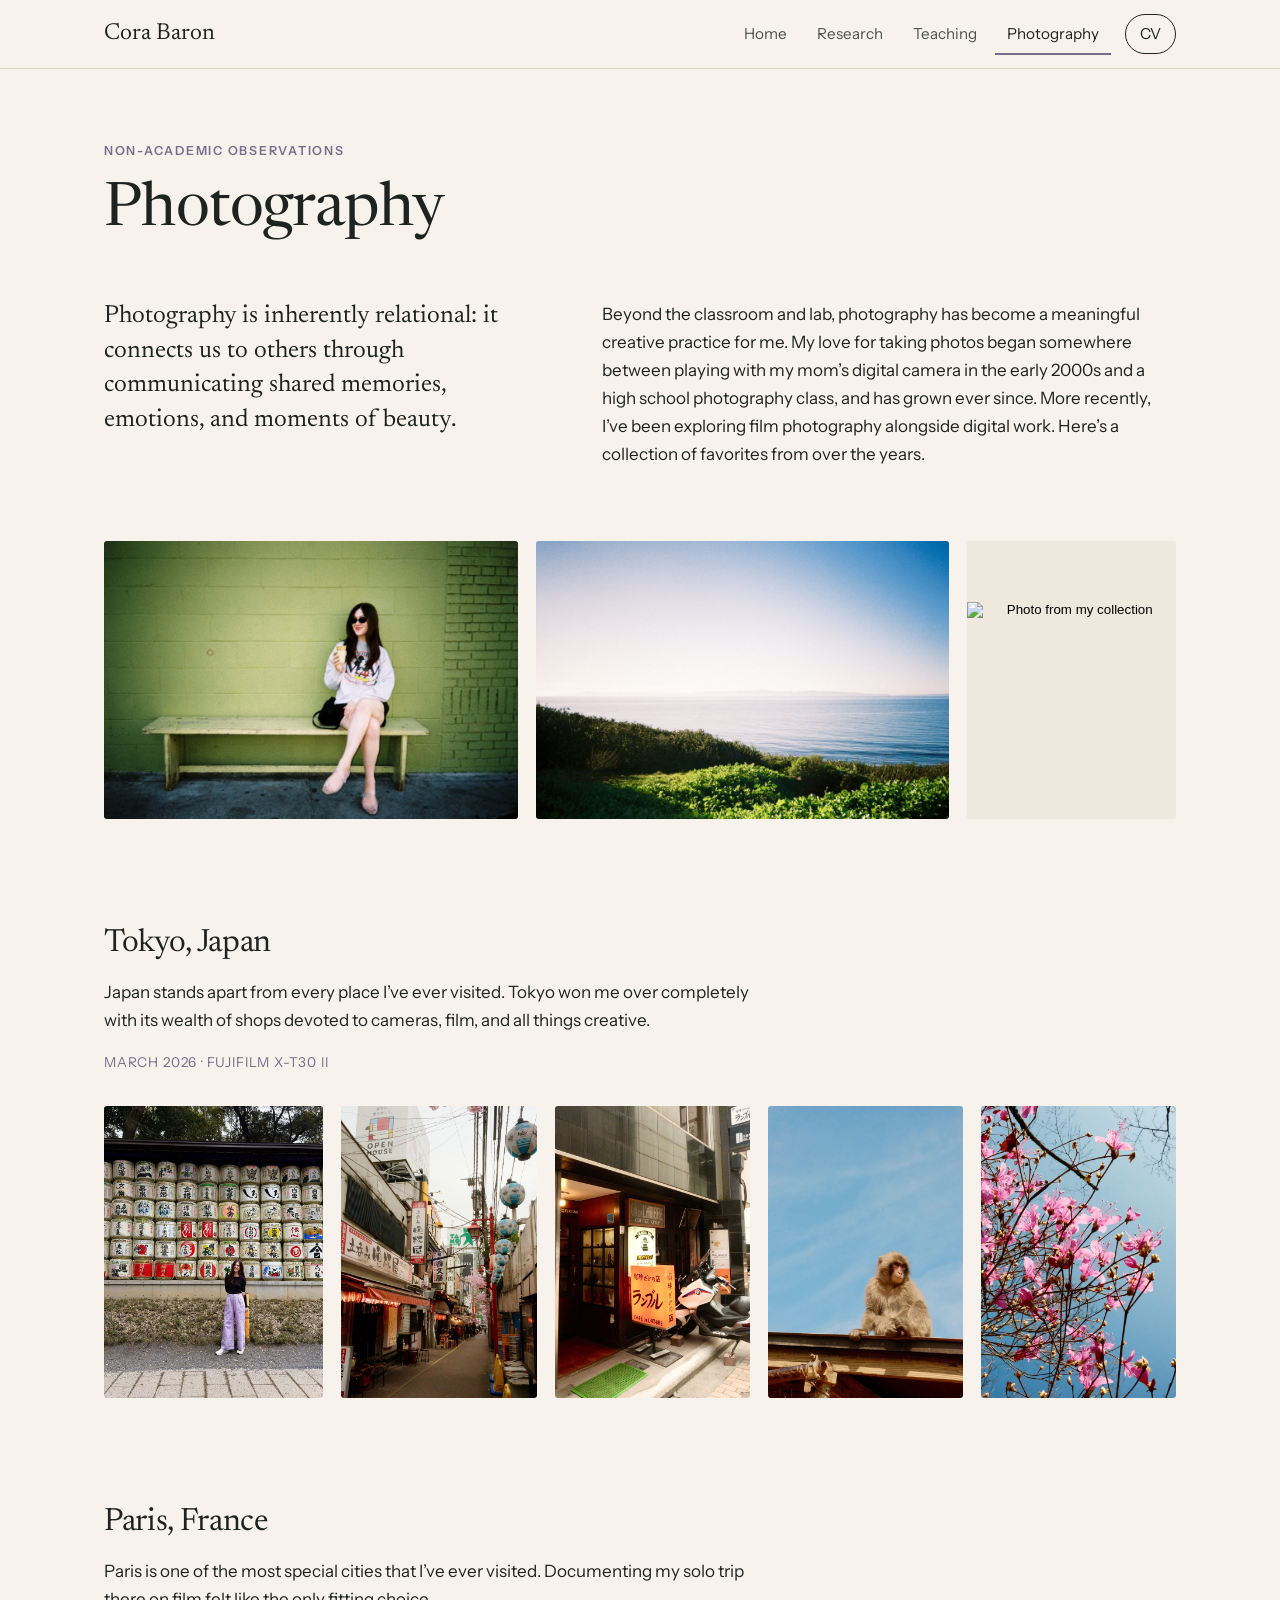
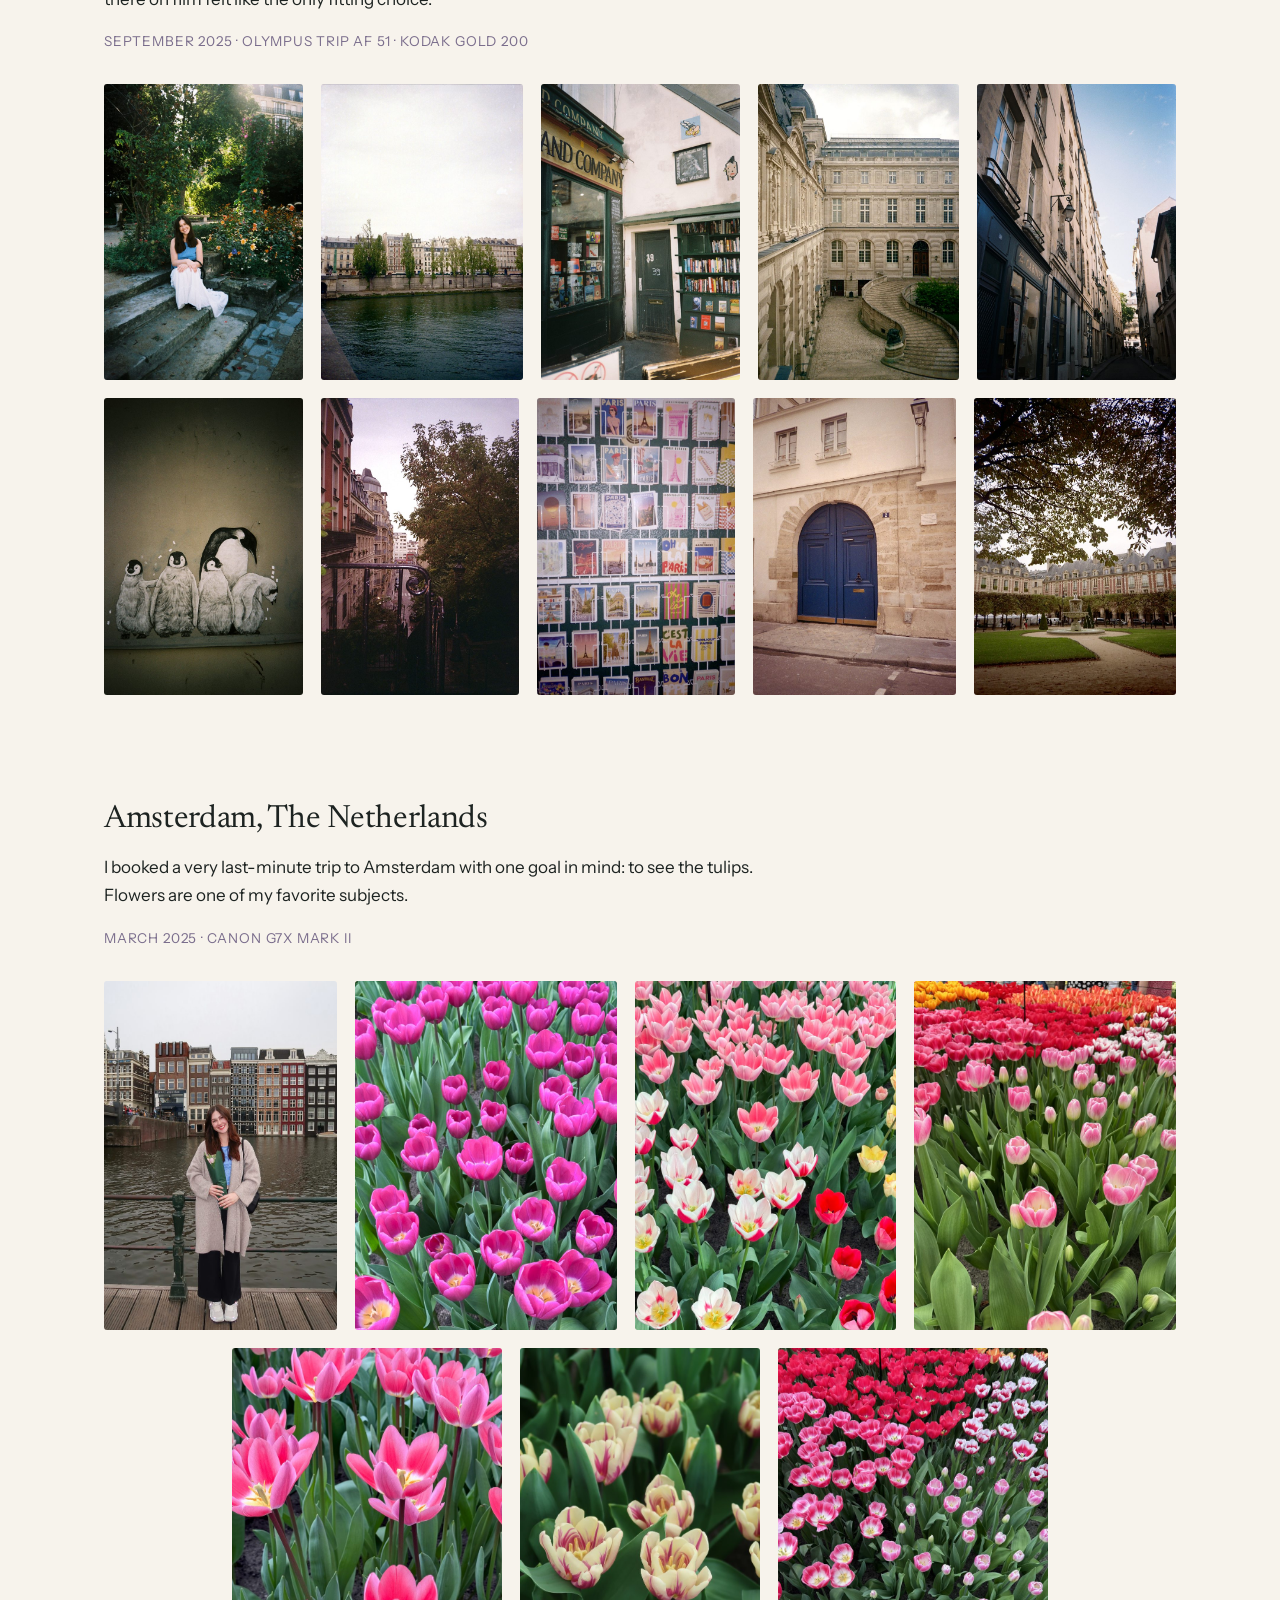
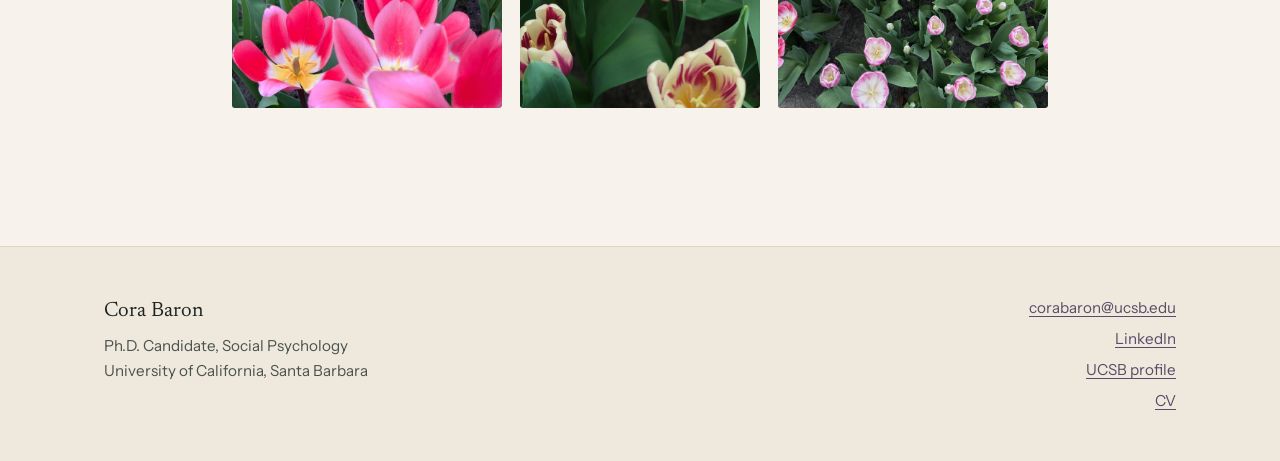
==== photography/index.html @ efe596c4 "Greyer purple accent, even photo rows, award as photo caption, search metadata Co-Authored-By: Claud" ====
<!DOCTYPE html>
<html lang="en">
<head>
<meta charset="utf-8">
<meta name="viewport" content="width=device-width, initial-scale=1">
<title>Photography · Cora Baron</title>
<meta name="description" content="Film and digital photography by Cora Baron from Tokyo, Paris, and Amsterdam.">
<link rel="canonical" href="https://www.corabaron.com/photography/">
<meta property="og:type" content="website">
<meta property="og:title" content="Photography · Cora Baron">
<meta property="og:description" content="Film and digital photography by Cora Baron from Tokyo, Paris, and Amsterdam.">
<meta property="og:url" content="https://www.corabaron.com/photography/">
<meta property="og:image" content="https://www.corabaron.com/assets/img/portrait-1000.jpg">
<link rel="preconnect" href="https://fonts.googleapis.com">
<link rel="preconnect" href="https://fonts.gstatic.com" crossorigin>
<link href="https://fonts.googleapis.com/css2?family=Newsreader:ital,opsz,wght@0,6..72,400;0,6..72,500;1,6..72,400&family=Instrument+Sans:wght@400;500;600&display=swap" rel="stylesheet">
<link rel="stylesheet" href="../assets/style.css">

</head>
<body>
<a class="skip" href="#main">Skip to content</a>
<header class="site-header">
  <div class="wrap header-inner">
    <a class="name" href="../index.html">Cora Baron</a>
    <button class="menu-btn" aria-expanded="false" aria-controls="nav">Menu</button>
    <nav id="nav"><ul><li class=""><a href="../index.html">Home</a></li><li class="has-sub"><a href="../research/index.html">Research</a><ul class="sub"><li><a href="../research/publications-and-presentations/index.html">Publications &amp; Presentations</a></li><li><a href="../research/get-involved/index.html">Get Involved</a></li></ul></li><li class="has-sub"><a href="../teaching/index.html">Teaching</a><ul class="sub"><li><a href="../teaching/resources-and-materials/index.html">Resources &amp; Materials</a></li></ul></li><li class="is-active"><a href="../photography/index.html" aria-current="page">Photography</a></li><li><a class="cv" href="https://drive.google.com/file/d/1plPrpQeTUeGXuK-4OzVJSD4Q4S2Cj8XA/view?usp=sharing">CV</a></li></ul></nav>
  </div>
</header>
<main id="main">
<section class="page-head wrap"><p class="eyebrow">Non-academic observations</p><h1>Photography</h1></section>
<section class="wrap intro-split">
  <p class="lede">Photography is inherently relational: it connects us to others through communicating shared memories, emotions, and moments of beauty.</p>
  <div>
    <p>Beyond the classroom and lab, photography has become a meaningful creative practice for me. My love for taking photos began somewhere between playing with my mom’s digital camera in the early 2000s and a high school photography class, and has grown ever since. More recently, I’ve been exploring film photography alongside digital work. Here’s a collection of favorites from over the years.</p>
  </div>
</section>
<section class="wrap"><div class="photo-grid"><button class="ph" style="--ar:1.4881" data-full="../assets/img/photo-intro-1-2000.jpg" aria-label="Open photo 1 from my collection"><img src="../assets/img/photo-intro-1-1000.jpg" alt="Photo from my collection" loading="lazy"></button><button class="ph" style="--ar:1.4881" data-full="../assets/img/photo-intro-2-2000.jpg" aria-label="Open photo 2 from my collection"><img src="../assets/img/photo-intro-2-1000.jpg" alt="Photo from my collection" loading="lazy"></button><button class="ph" style="--ar:0.75" data-full="https://lh7-us.googleusercontent.com/sitesv-images-rt/[base64]w2400" aria-label="Open photo 3 from my collection"><img src="https://lh7-us.googleusercontent.com/sitesv-images-rt/[base64]w1000" alt="Photo from my collection" loading="lazy"></button></div></section>

<section class="trip wrap">
  <header><h2>Tokyo, Japan</h2><p>Japan stands apart from every place I’ve ever visited. Tokyo won me over completely with its wealth of shops devoted to cameras, film, and all things creative.</p><p class="meta">March 2026 · Fujifilm X-T30 II</p></header>
  <div class="photo-grid"><button class="ph" style="--ar:0.75" data-full="../assets/img/tokyo-1-2000.jpg" aria-label="Open photo 1 from Tokyo, Japan"><img src="../assets/img/tokyo-1-1000.jpg" alt="Photo from Tokyo, Japan" loading="lazy"></button><button class="ph" style="--ar:0.667" data-full="../assets/img/tokyo-2-2000.jpg" aria-label="Open photo 2 from Tokyo, Japan"><img src="../assets/img/tokyo-2-1000.jpg" alt="Photo from Tokyo, Japan" loading="lazy"></button><button class="ph" style="--ar:0.667" data-full="../assets/img/tokyo-3-2000.jpg" aria-label="Open photo 3 from Tokyo, Japan"><img src="../assets/img/tokyo-3-1000.jpg" alt="Photo from Tokyo, Japan" loading="lazy"></button><button class="ph" style="--ar:0.667" data-full="../assets/img/tokyo-4-2000.jpg" aria-label="Open photo 4 from Tokyo, Japan"><img src="../assets/img/tokyo-4-1000.jpg" alt="Photo from Tokyo, Japan" loading="lazy"></button><button class="ph" style="--ar:0.667" data-full="../assets/img/tokyo-5-2000.jpg" aria-label="Open photo 5 from Tokyo, Japan"><img src="../assets/img/tokyo-5-1000.jpg" alt="Photo from Tokyo, Japan" loading="lazy"></button></div>
</section>
<section class="trip wrap">
  <header><h2>Paris, France</h2><p>Paris is one of the most special cities that I’ve ever visited. Documenting my solo trip there on film felt like the only fitting choice.</p><p class="meta">September 2025 · Olympus Trip AF 51 · Kodak Gold 200</p></header>
  <div class="photo-grid"><button class="ph" style="--ar:0.672" data-full="../assets/img/paris-1-2000.jpg" aria-label="Open photo 1 from Paris, France"><img src="../assets/img/paris-1-1000.jpg" alt="Photo from Paris, France" loading="lazy"></button><button class="ph" style="--ar:0.683" data-full="../assets/img/paris-2-2000.jpg" aria-label="Open photo 2 from Paris, France"><img src="../assets/img/paris-2-1000.jpg" alt="Photo from Paris, France" loading="lazy"></button><button class="ph" style="--ar:0.672" data-full="../assets/img/paris-3-2000.jpg" aria-label="Open photo 3 from Paris, France"><img src="../assets/img/paris-3-1000.jpg" alt="Photo from Paris, France" loading="lazy"></button><button class="ph" style="--ar:0.682" data-full="../assets/img/paris-4-2000.jpg" aria-label="Open photo 4 from Paris, France"><img src="../assets/img/paris-4-1000.jpg" alt="Photo from Paris, France" loading="lazy"></button><button class="ph" style="--ar:0.672" data-full="../assets/img/paris-5-2000.jpg" aria-label="Open photo 5 from Paris, France"><img src="../assets/img/paris-5-1000.jpg" alt="Photo from Paris, France" loading="lazy"></button><button class="ph" style="--ar:0.672" data-full="../assets/img/paris-6-2000.jpg" aria-label="Open photo 6 from Paris, France"><img src="../assets/img/paris-6-1000.jpg" alt="Photo from Paris, France" loading="lazy"></button><button class="ph" style="--ar:0.667" data-full="../assets/img/paris-7-2000.jpg" aria-label="Open photo 7 from Paris, France"><img src="../assets/img/paris-7-1000.jpg" alt="Photo from Paris, France" loading="lazy"></button><button class="ph" style="--ar:0.668" data-full="../assets/img/paris-8-2000.jpg" aria-label="Open photo 8 from Paris, France"><img src="../assets/img/paris-8-1000.jpg" alt="Photo from Paris, France" loading="lazy"></button><button class="ph" style="--ar:0.683" data-full="../assets/img/paris-9-2000.jpg" aria-label="Open photo 9 from Paris, France"><img src="../assets/img/paris-9-1000.jpg" alt="Photo from Paris, France" loading="lazy"></button><button class="ph" style="--ar:0.683" data-full="../assets/img/paris-10-2000.jpg" aria-label="Open photo 10 from Paris, France"><img src="../assets/img/paris-10-1000.jpg" alt="Photo from Paris, France" loading="lazy"></button></div>
</section>
<section class="trip wrap">
  <header><h2>Amsterdam, The Netherlands</h2><p>I booked a very last-minute trip to Amsterdam with one goal in mind: to see the tulips. Flowers are one of my favorite subjects.</p><p class="meta">March 2025 · Canon G7X Mark II</p></header>
  <div class="photo-grid"><button class="ph" style="--ar:0.667" data-full="../assets/img/amsterdam-1-2000.jpg" aria-label="Open photo 1 from Amsterdam, The Netherlands"><img src="../assets/img/amsterdam-1-1000.jpg" alt="Photo from Amsterdam, The Netherlands" loading="lazy"></button><button class="ph" style="--ar:0.75" data-full="../assets/img/amsterdam-2-2000.jpg" aria-label="Open photo 2 from Amsterdam, The Netherlands"><img src="../assets/img/amsterdam-2-1000.jpg" alt="Photo from Amsterdam, The Netherlands" loading="lazy"></button><button class="ph" style="--ar:0.75" data-full="../assets/img/amsterdam-3-2000.jpg" aria-label="Open photo 3 from Amsterdam, The Netherlands"><img src="../assets/img/amsterdam-3-1000.jpg" alt="Photo from Amsterdam, The Netherlands" loading="lazy"></button><button class="ph" style="--ar:0.75" data-full="../assets/img/amsterdam-4-2000.jpg" aria-label="Open photo 4 from Amsterdam, The Netherlands"><img src="../assets/img/amsterdam-4-1000.jpg" alt="Photo from Amsterdam, The Netherlands" loading="lazy"></button><button class="ph" style="--ar:0.75" data-full="../assets/img/amsterdam-5-2000.jpg" aria-label="Open photo 5 from Amsterdam, The Netherlands"><img src="../assets/img/amsterdam-5-1000.jpg" alt="Photo from Amsterdam, The Netherlands" loading="lazy"></button><button class="ph" style="--ar:0.667" data-full="../assets/img/amsterdam-6-2000.jpg" aria-label="Open photo 6 from Amsterdam, The Netherlands"><img src="../assets/img/amsterdam-6-1000.jpg" alt="Photo from Amsterdam, The Netherlands" loading="lazy"></button><button class="ph" style="--ar:0.75" data-full="../assets/img/amsterdam-7-2000.jpg" aria-label="Open photo 7 from Amsterdam, The Netherlands"><img src="../assets/img/amsterdam-7-1000.jpg" alt="Photo from Amsterdam, The Netherlands" loading="lazy"></button></div>
</section>
<dialog class="lightbox" aria-label="Photo viewer">
  <button class="lb-close" aria-label="Close">×</button>
  <button class="lb-prev" aria-label="Previous photo">‹</button>
  <img alt="">
  <button class="lb-next" aria-label="Next photo">›</button>
</dialog>

</main>
<footer class="site-footer">
  <div class="wrap footer-inner">
    <div>
      <p class="footer-name">Cora Baron</p>
      <p>Ph.D. Candidate, Social Psychology<br>University of California, Santa Barbara</p>
    </div>
    <ul class="footer-links">
      <li><a href="mailto:corabaron@ucsb.edu">corabaron@ucsb.edu</a></li>
      <li><a href="https://www.linkedin.com/in/cora-baron-m-a-5607b81a0">LinkedIn</a></li>
      <li><a href="https://psych.ucsb.edu/people/graduate-students/cora-baron">UCSB profile</a></li>
      <li><a href="https://drive.google.com/file/d/1plPrpQeTUeGXuK-4OzVJSD4Q4S2Cj8XA/view?usp=sharing">CV</a></li>
    </ul>
  </div>
</footer>
<script>
(function(){var b=document.querySelector('.menu-btn'),n=document.getElementById('nav');
b.addEventListener('click',function(){var o=n.classList.toggle('open');b.setAttribute('aria-expanded',o);});
document.addEventListener('error',function(e){if(e.target.tagName==='IMG')e.target.classList.add('missing');},true);})();
</script>
<script>
(function(){
function part(a,k){var n=a.length;if(k>=n)return a.map(function(_,i){return[i]});var tot=a.reduce(function(x,y){return x+y},0),t=tot/k,dp=[],bk=[];
for(var i=0;i<=n;i++){dp.push([]);bk.push([]);for(var j=0;j<=k;j++){dp[i].push(Infinity);bk[i].push(0)}}dp[0][0]=0;
for(i=1;i<=n;i++)for(j=1;j<=Math.min(k,i);j++){var s=0;for(var p=i;p>=j;p--){s+=a[p-1];var c=dp[p-1][j-1]+(s-t)*(s-t);if(c<dp[i][j]){dp[i][j]=c;bk[i][j]=p-1}}}
var rows=[],e=n;for(j=k;j>0;j--){var st=bk[e][j];var r=[];for(p=st;p<e;p++)r.push(p);rows.unshift(r);e=st}return rows}
function lay(g){var items=[].slice.call(g.querySelectorAll('.ph'));var cs=getComputedStyle(g);var h=parseFloat(cs.getPropertyValue('--h'))||300,gap=parseFloat(cs.getPropertyValue('--g'))||16,W=g.clientWidth;if(!W)return;
var ar=items.map(function(b){return parseFloat(b.style.getPropertyValue('--ar'))||1});var tot=ar.reduce(function(x,y){return x+y},0);
var k=Math.max(1,Math.round(tot*h/W+0.3));var rows=part(ar,k);g.innerHTML='';g.classList.add('js');
rows.forEach(function(r){var d=document.createElement('div');d.className='ph-row';var sa=0;r.forEach(function(i){d.appendChild(items[i]);sa+=ar[i]});
var rh=(W-gap*(r.length-1))/sa;if(rh>h*1.2)d.style.maxWidth=(sa*h*1.2+gap*(r.length-1))+'px';g.appendChild(d)})}
var grids=[].slice.call(document.querySelectorAll('.photo-grid'));function all(){grids.forEach(lay)}all();
var t;window.addEventListener('resize',function(){clearTimeout(t);t=setTimeout(all,150)})})();

(function(){var d=document.querySelector('.lightbox'),im=d.querySelector('img'),list=[].slice.call(document.querySelectorAll('.ph')),i=0;
function show(n){i=(n+list.length)%list.length;im.src=list[i].dataset.full;im.alt=list[i].querySelector('img').alt;}
list.forEach(function(b,n){b.addEventListener('click',function(){show(n);d.showModal();});});
d.querySelector('.lb-close').onclick=function(){d.close();};
d.querySelector('.lb-prev').onclick=function(){show(i-1);};
d.querySelector('.lb-next').onclick=function(){show(i+1);};
d.addEventListener('click',function(e){if(e.target===d)d.close();});
document.addEventListener('keydown',function(e){if(!d.open)return;if(e.key==='ArrowLeft')show(i-1);if(e.key==='ArrowRight')show(i+1);});})();
</script>
</body>
</html>
---- assets/style.css ----
:root{
  --paper:#f7f3ec;
  --paper-2:#efe8dc;
  --ink:#1d2321;
  --ink-2:#4a524e;
  --line:#ddd4c4;
  --accent:#574c69;
  --accent-2:#7a6d8c;
  --serif:"Newsreader",Georgia,"Times New Roman",serif;
  --sans:"Instrument Sans",system-ui,-apple-system,"Segoe UI",sans-serif;
  --max:1120px;
}
*{box-sizing:border-box}
html{-webkit-text-size-adjust:100%}
body{margin:0;background:var(--paper);color:var(--ink);font-family:var(--sans);font-size:17px;line-height:1.65}
img{max-width:100%;display:block}
a{color:var(--accent);text-decoration-thickness:1px;text-underline-offset:3px}
a:hover{color:var(--accent-2)}
h1,h2,h3{font-family:var(--serif);font-weight:400;line-height:1.15;letter-spacing:-.01em;margin:0 0 .5em}
h1{font-size:clamp(2.4rem,5vw,3.8rem)}
h2{font-size:clamp(1.5rem,2.6vw,2rem)}
h3{font-size:1.15rem;font-family:var(--sans);font-weight:600;letter-spacing:0;margin-top:1.4em}
p{margin:0 0 1em}
.wrap{max-width:var(--max);margin:0 auto;padding:0 24px}
.narrow{max-width:780px}
.skip{position:absolute;left:-999px}
.skip:focus{left:16px;top:16px;background:#fff;padding:8px 12px;z-index:10}

/* header */
.site-header{border-bottom:1px solid var(--line);background:var(--paper);position:sticky;top:0;z-index:5}
.header-inner{display:flex;align-items:center;justify-content:space-between;height:68px}
.name{font-family:var(--serif);font-size:1.45rem;color:var(--ink);text-decoration:none}
.name:hover{color:var(--ink)}
nav ul{list-style:none;margin:0;padding:0}
#nav>ul{display:flex;gap:6px;align-items:center}
#nav a{display:block;padding:8px 12px;color:var(--ink-2);text-decoration:none;font-size:.95rem;border-radius:6px}
#nav a:hover,#nav li.is-active>a{color:var(--ink)}
#nav li.is-active>a{box-shadow:inset 0 -2px 0 var(--accent-2);border-radius:0}
#nav a.cv{border:1px solid var(--ink);color:var(--ink);margin-left:8px;padding:6px 14px;border-radius:999px}
#nav a.cv:hover{background:var(--ink);color:var(--paper)}
.has-sub{position:relative}
.sub{display:none;position:absolute;top:100%;left:0;background:var(--paper);border:1px solid var(--line);border-radius:8px;padding:6px;min-width:250px;box-shadow:0 8px 24px rgba(0,0,0,.06)}
.has-sub:hover .sub,.has-sub:focus-within .sub{display:block}
.sub a{box-shadow:none!important}
.menu-btn{display:none;background:none;border:1px solid var(--ink);border-radius:999px;padding:6px 14px;font:inherit;font-size:.9rem;color:var(--ink)}

/* page head */
.page-head{padding-top:72px;padding-bottom:24px}
.page-head h1{max-width:18ch}
.eyebrow{font-size:.78rem;letter-spacing:.14em;text-transform:uppercase;color:var(--accent-2);font-weight:600;margin-bottom:14px}
.lede{font-family:var(--serif);font-size:clamp(1.25rem,2vw,1.55rem);line-height:1.4;color:var(--ink)}
.note{font-size:.9rem;color:var(--ink-2)}
.subnav{display:flex;gap:4px;flex-wrap:wrap;margin-bottom:40px;border-bottom:1px solid var(--line)}
.subnav a{padding:10px 14px;color:var(--ink-2);text-decoration:none;font-size:.92rem;margin-bottom:-1px}
.subnav a[aria-current]{color:var(--ink);border-bottom:2px solid var(--accent-2)}

/* home */
.hero{display:grid;grid-template-columns:1.25fr 1fr;gap:64px;align-items:center;padding-top:72px;padding-bottom:64px}
.hero h1{margin-bottom:.35em}
.hero-portrait img{width:100%;aspect-ratio:4/5;object-fit:cover;border-radius:4px}
.hero-links{display:flex;gap:12px;flex-wrap:wrap;margin-top:28px}
.btn{display:inline-block;background:var(--accent);color:#fff;text-decoration:none;padding:11px 20px;border-radius:999px;font-size:.95rem;font-weight:500;border:1px solid var(--accent)}
.btn:hover{background:var(--ink);border-color:var(--ink);color:#fff}
.btn.ghost{background:transparent;color:var(--ink);border-color:var(--ink)}
.btn.ghost:hover{background:var(--ink);color:var(--paper)}
.prose-block{max-width:780px}
.prose-block p{font-size:1.06rem}
.gallery-3{display:grid;grid-template-columns:repeat(3,1fr);gap:24px;padding-top:40px;padding-bottom:88px}
.gallery-3 img,.gallery-2 img{width:100%;aspect-ratio:4/3;object-fit:cover;border-radius:4px;background:var(--paper-2)}
figure{margin:0}
figcaption{font-size:.88rem;color:var(--ink-2);margin-top:10px;line-height:1.5}

/* split intro */
.intro-split{display:grid;grid-template-columns:1fr 1.3fr;gap:56px;padding-bottom:56px}
.intro-split .lede{margin:0}

/* research */
.wide-img img{width:100%;max-height:460px;object-fit:cover;border-radius:4px;background:var(--paper-2)}
.projects{padding-top:72px;padding-bottom:64px}
.project{display:grid;grid-template-columns:5fr 7fr;gap:56px;padding:56px 0;border-top:1px solid var(--line);align-items:start}
.project.flip{grid-template-columns:7fr 5fr}
.project.flip figure{order:2}
.project figure{position:sticky;top:96px}
.project img{width:100%;aspect-ratio:4/3;object-fit:cover;border-radius:4px;background:var(--paper-2)}
.num{font-family:var(--serif);font-style:italic;color:var(--accent-2);font-size:1.1rem;margin-bottom:6px}

/* refs */
.refs{margin-bottom:56px}
.refs h2{border-bottom:1px solid var(--line);padding-bottom:12px}
.refs ol{list-style:none;padding:0;margin:0}
.refs li{padding:14px 0 14px 2.2em;text-indent:-2.2em;border-bottom:1px dashed var(--line);line-height:1.55}
.refs li:last-child{border-bottom:0}
.refs a{word-break:break-all}
.star{color:var(--accent-2)}

/* get involved */
.callout{background:var(--paper-2);border-left:3px solid var(--accent-2);padding:24px 28px;margin:32px 0;border-radius:2px}
.callout h2{font-size:1.4rem}
.callout p:last-child{margin:0}

/* teaching */
.award{padding-bottom:48px}
.award p{font-family:var(--serif);font-size:1.3rem;line-height:1.45;border-top:1px solid var(--line);border-bottom:1px solid var(--line);padding:28px 0;margin:0}
.courses{display:grid;grid-template-columns:1fr 1fr;gap:56px;padding-bottom:64px}
dl{margin:0}
dt{font-weight:600;margin-top:14px}
dd{margin:2px 0 0;color:var(--ink-2);font-size:.95rem}
.gallery-2{display:grid;grid-template-columns:1fr 1fr;gap:24px;padding-bottom:72px}
.quotes{padding-bottom:96px}
.tabs{display:flex;gap:8px;flex-wrap:wrap;margin:8px 0 28px}
.tabs button{font:inherit;font-size:.92rem;background:transparent;border:1px solid var(--line);color:var(--ink-2);padding:8px 16px;border-radius:999px;cursor:pointer}
.tabs button[aria-selected=true]{background:var(--ink);color:var(--paper);border-color:var(--ink)}
.qpanel{columns:2;column-gap:40px}
blockquote{break-inside:avoid;margin:0 0 28px;font-family:var(--serif);font-size:1.15rem;line-height:1.5;padding-left:20px;border-left:2px solid var(--accent)}
.resource-list{list-style:none;padding:0;margin:0 0 96px}
.resource-list li{display:flex;justify-content:space-between;align-items:center;gap:20px;padding:28px 0;border-bottom:1px solid var(--line)}
.resource-list h2{margin:0}
.resource-list p{margin:4px 0 0;color:var(--ink-2)}

/* photography */
.trip header{max-width:680px;margin-bottom:28px}
.meta{font-size:.85rem;letter-spacing:.06em;text-transform:uppercase;color:var(--accent-2)}
.photo-grid{--h:300px;--g:18px;display:flex;flex-wrap:wrap;gap:var(--g)}
.photo-grid.js{display:block}
.ph-row{display:flex;gap:var(--g);margin:0 auto var(--g)}
.ph-row .ph{flex:var(--ar) 1 0;min-width:0}
.photo-grid::after{content:"";flex-grow:999999}
.ph{flex:calc(var(--ar) * 100) 1 calc(var(--ar) * var(--h));display:block;padding:0;border:0;background:var(--paper-2);cursor:zoom-in;border-radius:3px;overflow:hidden}
.ph img{width:100%;height:auto;aspect-ratio:var(--ar);object-fit:cover;transition:transform .5s ease}
.ph:hover img{transform:scale(1.015)}
.trip{padding-top:88px}
.trip header{margin-bottom:32px}
main>section.trip:last-of-type{padding-bottom:96px}
.lightbox{border:0;padding:0;background:transparent;max-width:100vw;max-height:100vh;width:100vw;height:100vh}
.lightbox::backdrop{background:rgba(20,22,21,.94)}
.lightbox img{max-width:88vw;max-height:88vh;margin:6vh auto 0;object-fit:contain}
.lightbox button{position:fixed;background:none;border:0;color:#fff;font-size:2.6rem;cursor:pointer;padding:12px 18px;line-height:1}
.lb-close{top:8px;right:12px}
.lb-prev{left:8px;top:50%;transform:translateY(-50%)}
.lb-next{right:8px;top:50%;transform:translateY(-50%)}

/* footer */
.site-footer{border-top:1px solid var(--line);background:var(--paper-2);padding:48px 0;margin-top:24px}
.footer-inner{display:flex;justify-content:space-between;gap:32px;flex-wrap:wrap;font-size:.95rem;color:var(--ink-2)}
.footer-name{font-family:var(--serif);font-size:1.3rem;color:var(--ink);margin-bottom:4px}
.footer-links{list-style:none;padding:0;margin:0;display:flex;flex-direction:column;gap:6px;text-align:right}

@media (max-width:860px){
  .menu-btn{display:block}
  #nav{display:none;position:absolute;top:68px;left:0;right:0;background:var(--paper);border-bottom:1px solid var(--line);padding:8px 16px 16px}
  #nav.open{display:block}
  #nav>ul{flex-direction:column;align-items:stretch}
  #nav li.is-active>a{box-shadow:none;color:var(--accent)}
  .sub{display:block;position:static;border:0;box-shadow:none;padding:0 0 0 14px;min-width:0;background:none}
  #nav a.cv{margin:8px 0 0;text-align:center}
  .hero,.intro-split,.project,.project.flip,.courses,.gallery-2{grid-template-columns:1fr;gap:32px}
  .hero{padding-top:40px}
  .hero-portrait{order:-1;max-width:320px}
  .project.flip figure{order:0}
  .project figure{position:static}
  .project img{aspect-ratio:16/10}
  .gallery-3{grid-template-columns:1fr}
  .qpanel{columns:1}
  .photo-grid{--h:170px;--g:10px}
  .trip{padding-top:56px}
  .page-head{padding-top:44px}
  .footer-links{text-align:left}
  .resource-list li{flex-direction:column;align-items:flex-start}
}
img.missing{aspect-ratio:4/3;background:var(--paper-2)}
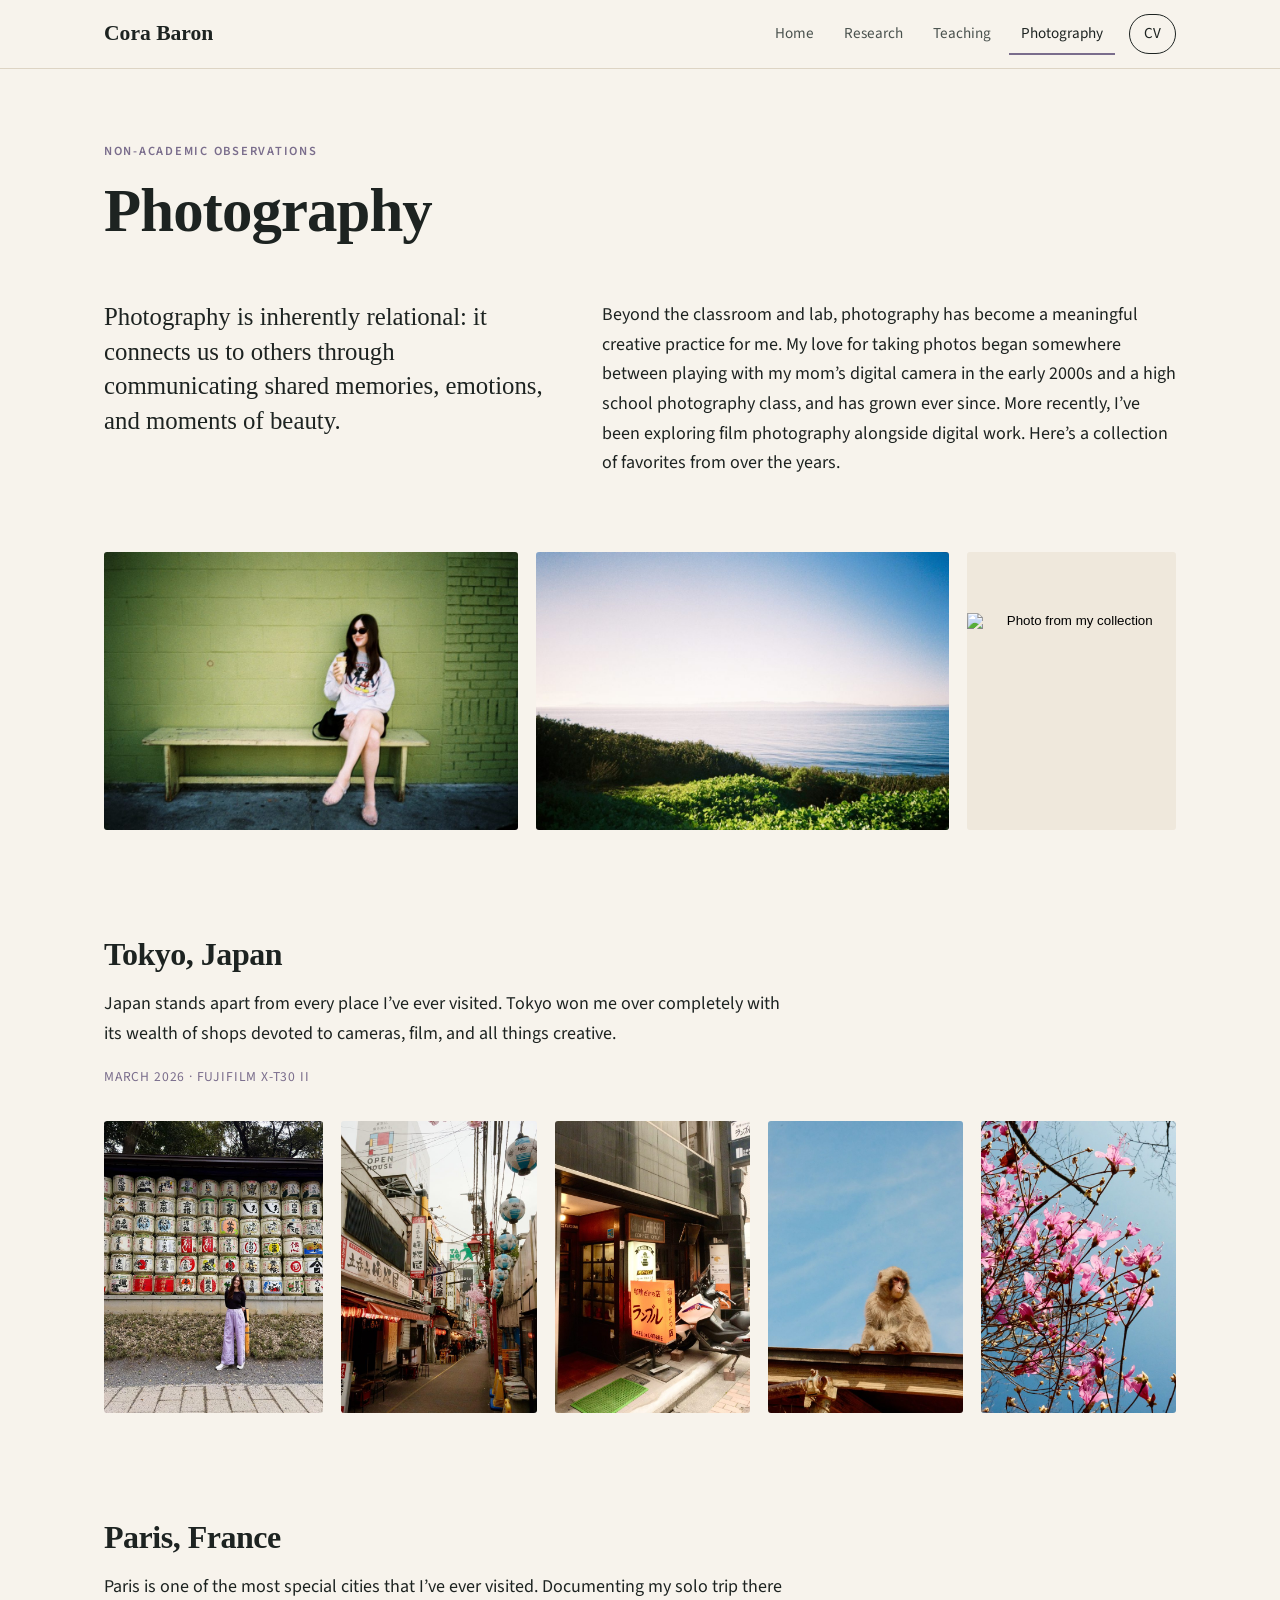
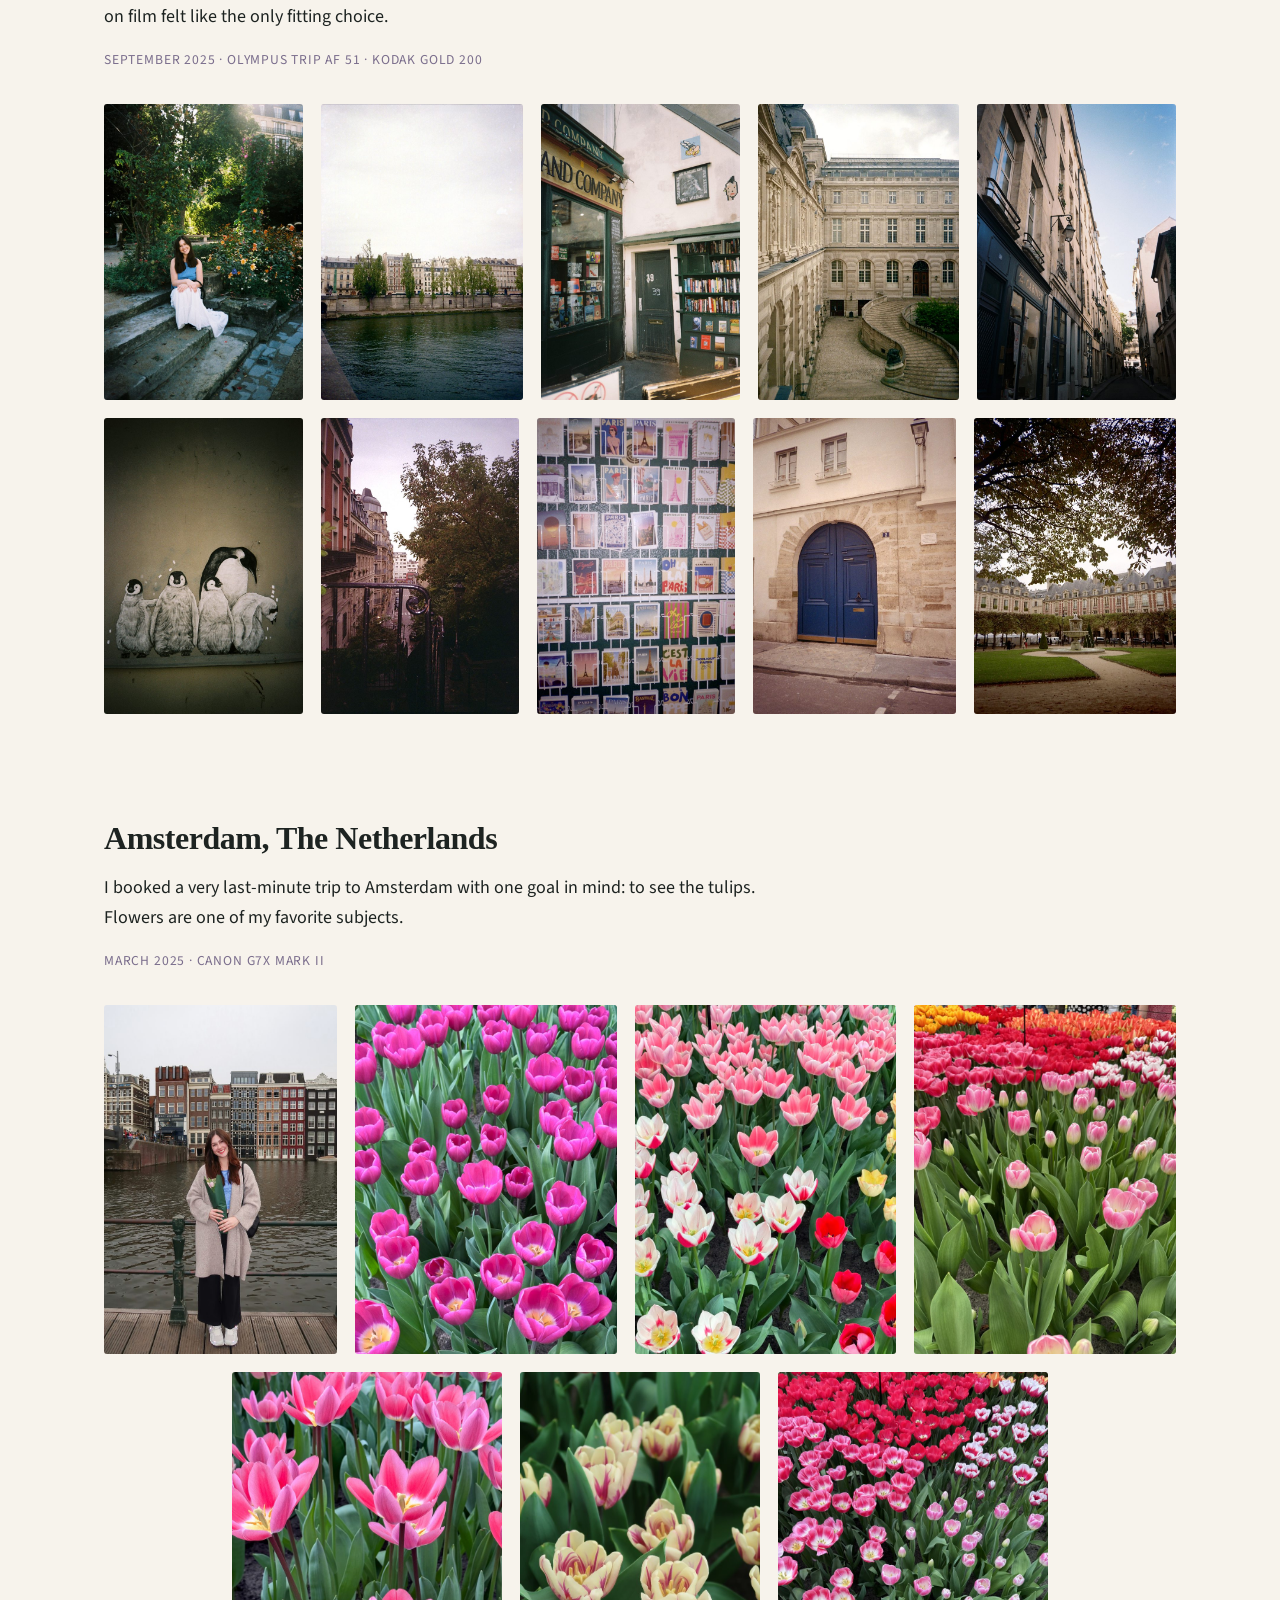
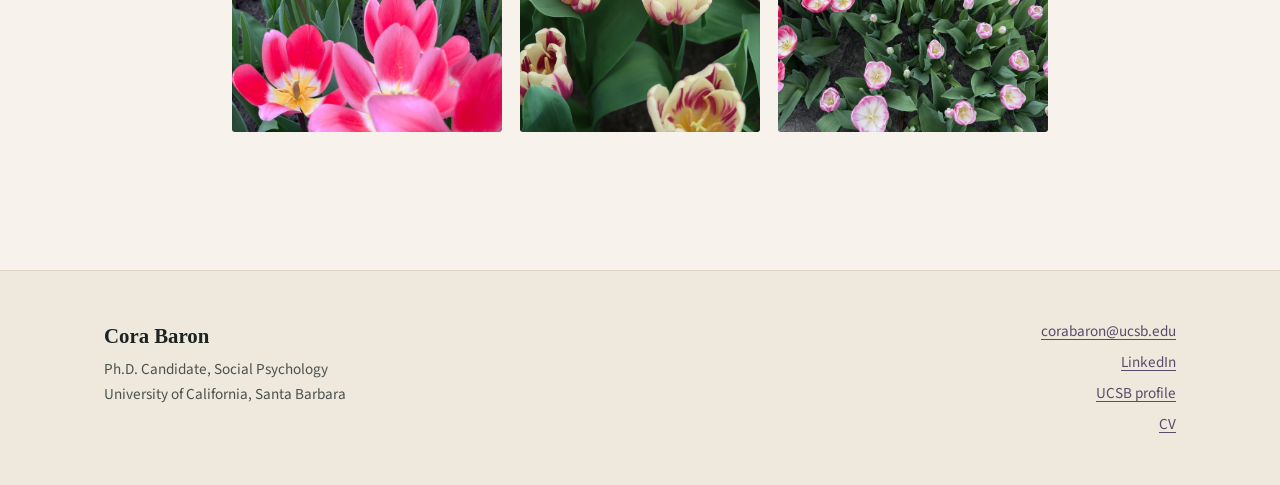
==== commit cfed4568: "Georgia Bold headings with Source Sans 3 body text Co-Authored-By: Claude Opus 5.5 <noreply@anthropi" ====
--- a/photography/index.html
+++ b/photography/index.html
@@ -13,7 +13,7 @@
 <meta property="og:image" content="https://www.corabaron.com/assets/img/portrait-1000.jpg">
 <link rel="preconnect" href="https://fonts.googleapis.com">
 <link rel="preconnect" href="https://fonts.gstatic.com" crossorigin>
-<link href="https://fonts.googleapis.com/css2?family=Newsreader:ital,opsz,wght@0,6..72,400;0,6..72,500;1,6..72,400&family=Instrument+Sans:wght@400;500;600&display=swap" rel="stylesheet">
+<link href="https://fonts.googleapis.com/css2?family=Source+Sans+3:ital,wght@0,400;0,600;1,400&display=swap" rel="stylesheet">
 <link rel="stylesheet" href="../assets/style.css">
 
 </head>
--- a/assets/style.css
+++ b/assets/style.css
@@ -6,17 +6,17 @@
   --line:#ddd4c4;
   --accent:#574c69;
   --accent-2:#7a6d8c;
-  --serif:"Newsreader",Georgia,"Times New Roman",serif;
-  --sans:"Instrument Sans",system-ui,-apple-system,"Segoe UI",sans-serif;
+  --serif:Georgia,"Times New Roman",serif;
+  --sans:"Source Sans 3",system-ui,-apple-system,"Segoe UI",sans-serif;
   --max:1120px;
 }
 *{box-sizing:border-box}
 html{-webkit-text-size-adjust:100%}
-body{margin:0;background:var(--paper);color:var(--ink);font-family:var(--sans);font-size:17px;line-height:1.65}
+body{margin:0;background:var(--paper);color:var(--ink);font-family:var(--sans);font-size:18px;line-height:1.65}
 img{max-width:100%;display:block}
 a{color:var(--accent);text-decoration-thickness:1px;text-underline-offset:3px}
 a:hover{color:var(--accent-2)}
-h1,h2,h3{font-family:var(--serif);font-weight:400;line-height:1.15;letter-spacing:-.01em;margin:0 0 .5em}
+h1,h2,h3{font-family:var(--serif);font-weight:700;line-height:1.15;letter-spacing:-.015em;margin:0 0 .5em}
 h1{font-size:clamp(2.4rem,5vw,3.8rem)}
 h2{font-size:clamp(1.5rem,2.6vw,2rem)}
 h3{font-size:1.15rem;font-family:var(--sans);font-weight:600;letter-spacing:0;margin-top:1.4em}
@@ -29,7 +29,7 @@
 /* header */
 .site-header{border-bottom:1px solid var(--line);background:var(--paper);position:sticky;top:0;z-index:5}
 .header-inner{display:flex;align-items:center;justify-content:space-between;height:68px}
-.name{font-family:var(--serif);font-size:1.45rem;color:var(--ink);text-decoration:none}
+.name{font-family:var(--serif);font-weight:700;font-size:1.35rem;color:var(--ink);text-decoration:none}
 .name:hover{color:var(--ink)}
 nav ul{list-style:none;margin:0;padding:0}
 #nav>ul{display:flex;gap:6px;align-items:center}
@@ -142,7 +142,7 @@
 /* footer */
 .site-footer{border-top:1px solid var(--line);background:var(--paper-2);padding:48px 0;margin-top:24px}
 .footer-inner{display:flex;justify-content:space-between;gap:32px;flex-wrap:wrap;font-size:.95rem;color:var(--ink-2)}
-.footer-name{font-family:var(--serif);font-size:1.3rem;color:var(--ink);margin-bottom:4px}
+.footer-name{font-family:var(--serif);font-weight:700;font-size:1.3rem;color:var(--ink);margin-bottom:4px}
 .footer-links{list-style:none;padding:0;margin:0;display:flex;flex-direction:column;gap:6px;text-align:right}
 
 @media (max-width:860px){
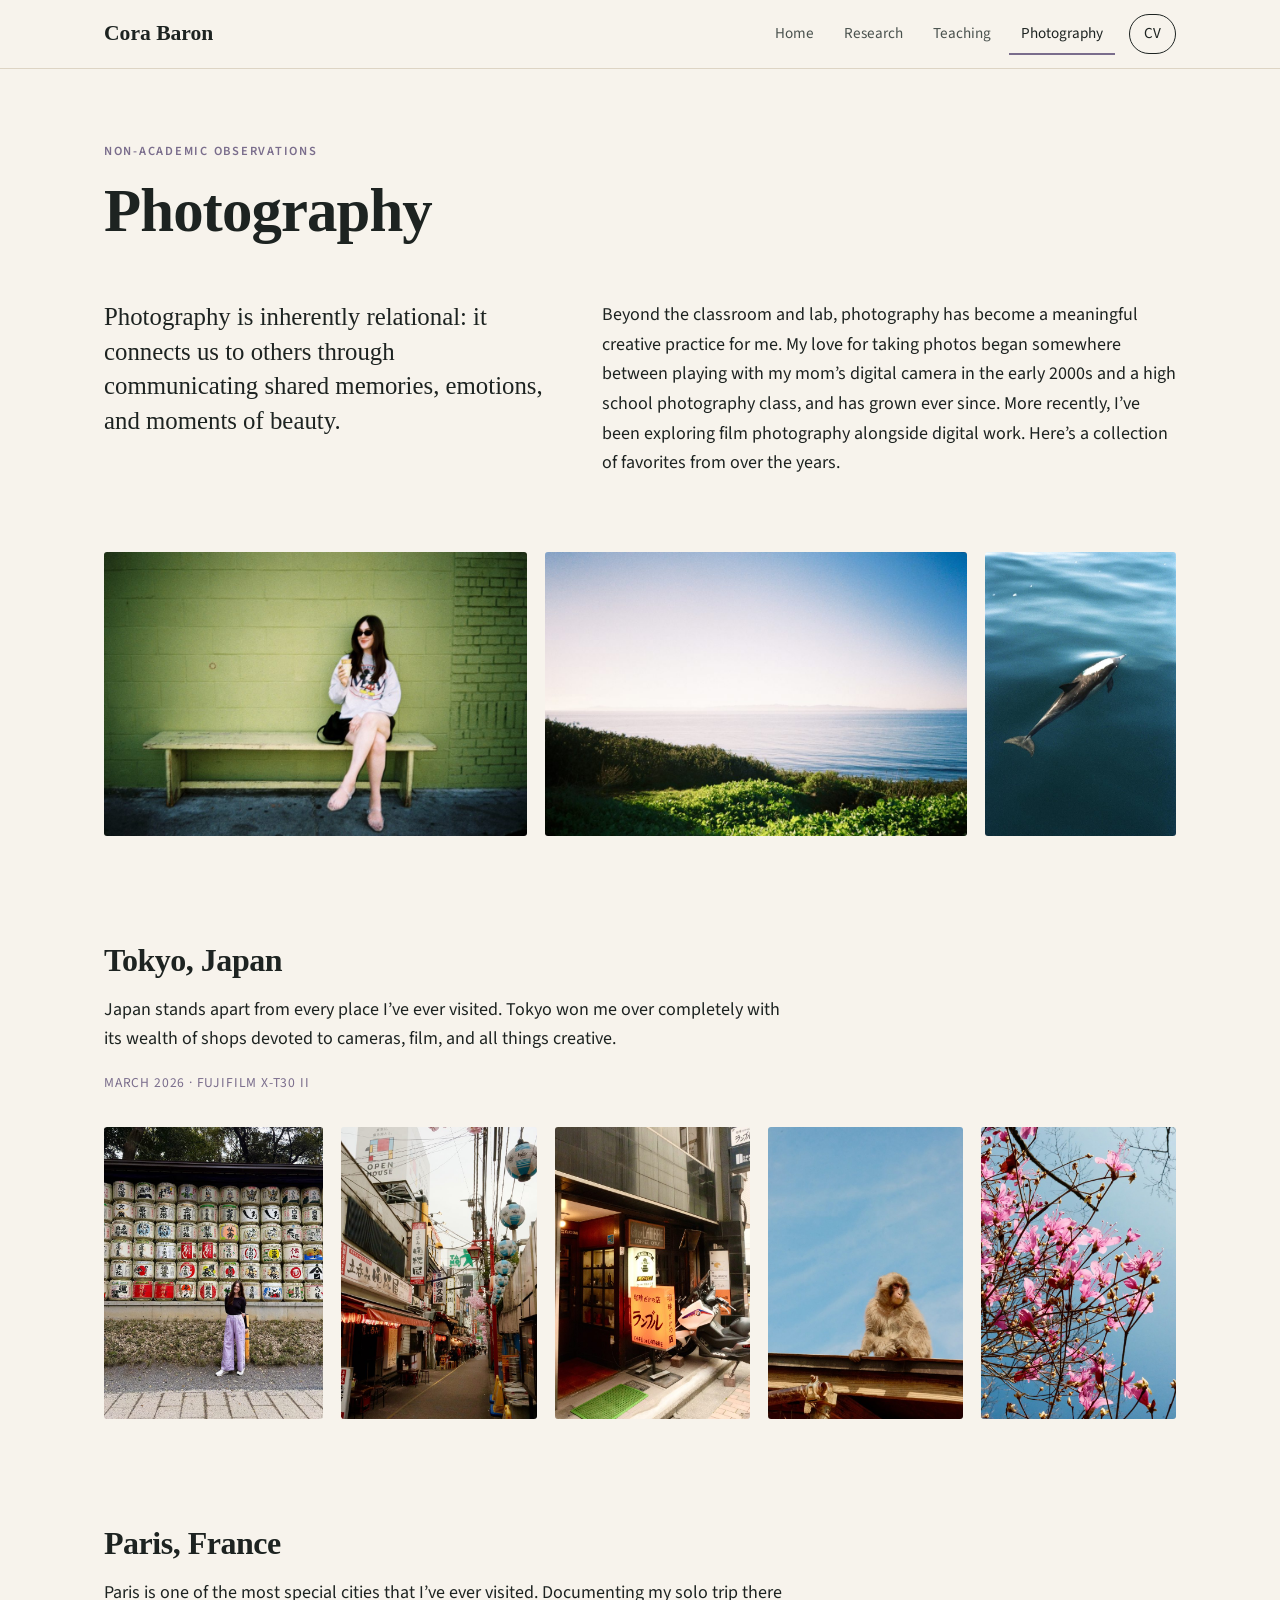
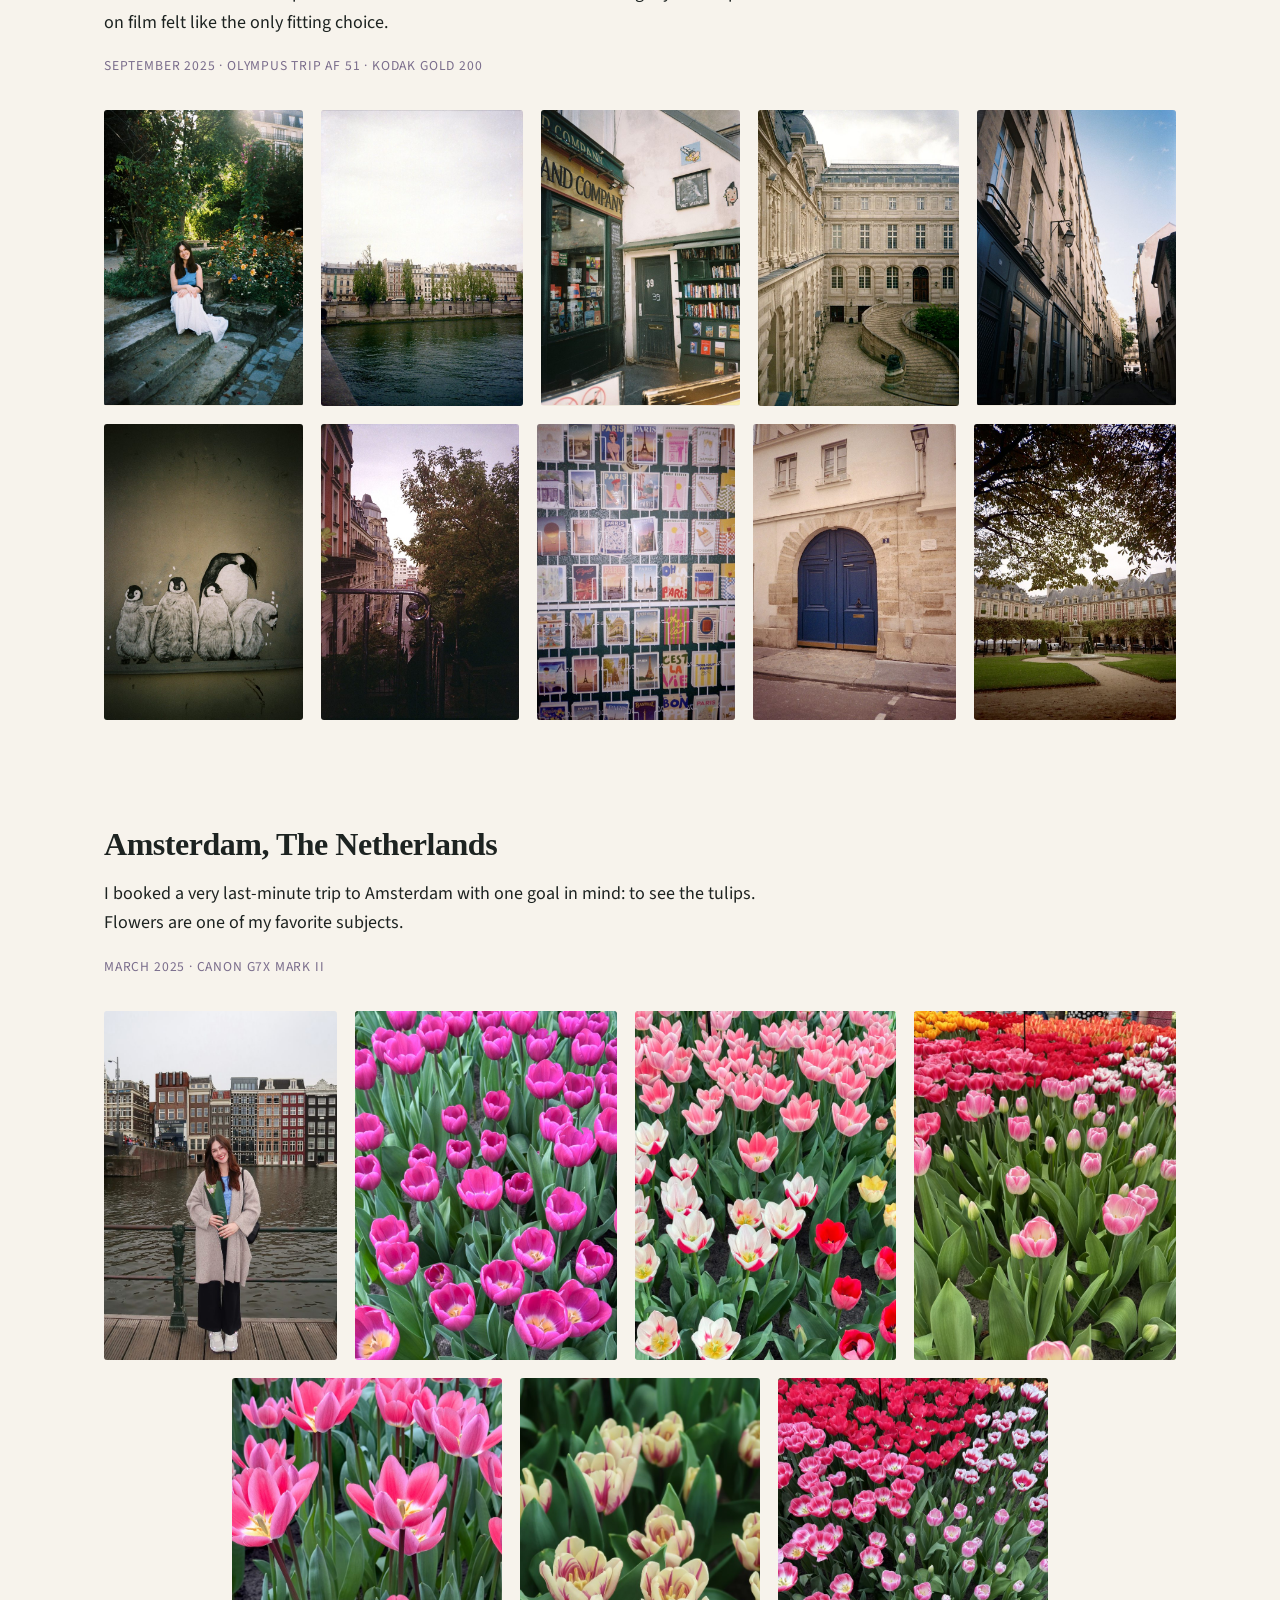
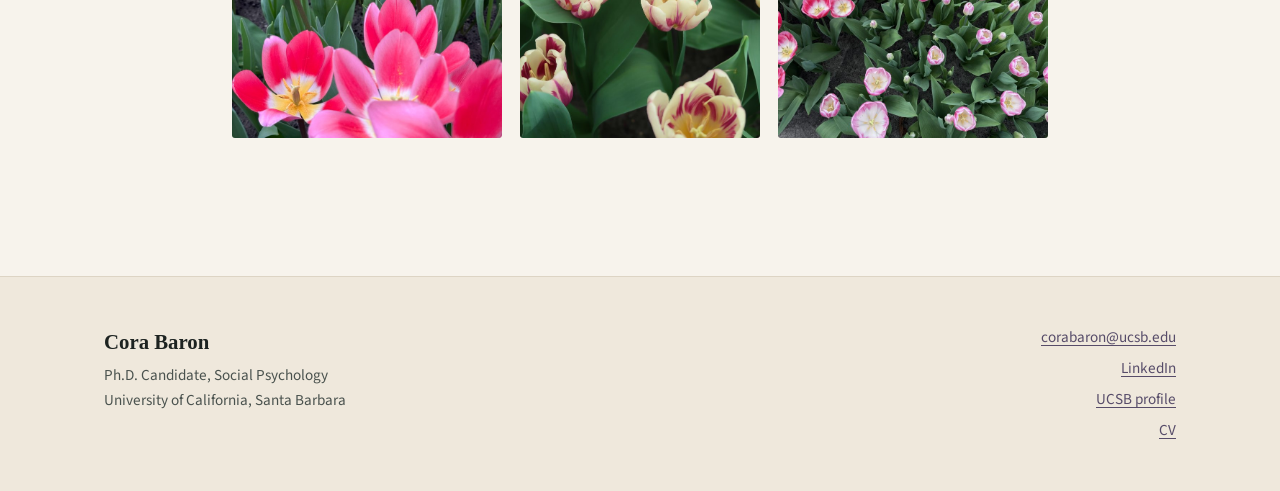
==== commit 9c9cf00f: "Add dolphin photo locally; site no longer depends on Google Sites images Co-Authored-By: Claude Opus" ====
--- a/photography/index.html
+++ b/photography/index.html
@@ -34,7 +34,7 @@
     <p>Beyond the classroom and lab, photography has become a meaningful creative practice for me. My love for taking photos began somewhere between playing with my mom’s digital camera in the early 2000s and a high school photography class, and has grown ever since. More recently, I’ve been exploring film photography alongside digital work. Here’s a collection of favorites from over the years.</p>
   </div>
 </section>
-<section class="wrap"><div class="photo-grid"><button class="ph" style="--ar:1.4881" data-full="../assets/img/photo-intro-1-2000.jpg" aria-label="Open photo 1 from my collection"><img src="../assets/img/photo-intro-1-1000.jpg" alt="Photo from my collection" loading="lazy"></button><button class="ph" style="--ar:1.4881" data-full="../assets/img/photo-intro-2-2000.jpg" aria-label="Open photo 2 from my collection"><img src="../assets/img/photo-intro-2-1000.jpg" alt="Photo from my collection" loading="lazy"></button><button class="ph" style="--ar:0.75" data-full="https://lh7-us.googleusercontent.com/sitesv-images-rt/[base64]w2400" aria-label="Open photo 3 from my collection"><img src="https://lh7-us.googleusercontent.com/sitesv-images-rt/[base64]w1000" alt="Photo from my collection" loading="lazy"></button></div></section>
+<section class="wrap"><div class="photo-grid"><button class="ph" style="--ar:1.4881" data-full="../assets/img/photo-intro-1-2000.jpg" aria-label="Open photo 1 from my collection"><img src="../assets/img/photo-intro-1-1000.jpg" alt="Photo from my collection" loading="lazy"></button><button class="ph" style="--ar:1.4881" data-full="../assets/img/photo-intro-2-2000.jpg" aria-label="Open photo 2 from my collection"><img src="../assets/img/photo-intro-2-1000.jpg" alt="Photo from my collection" loading="lazy"></button><button class="ph" style="--ar:0.672" data-full="../assets/img/photo-intro-3-2000.jpg" aria-label="Open photo 3 from my collection"><img src="../assets/img/photo-intro-3-1000.jpg" alt="Photo from my collection" loading="lazy"></button></div></section>
 
 <section class="trip wrap">
   <header><h2>Tokyo, Japan</h2><p>Japan stands apart from every place I’ve ever visited. Tokyo won me over completely with its wealth of shops devoted to cameras, film, and all things creative.</p><p class="meta">March 2026 · Fujifilm X-T30 II</p></header>
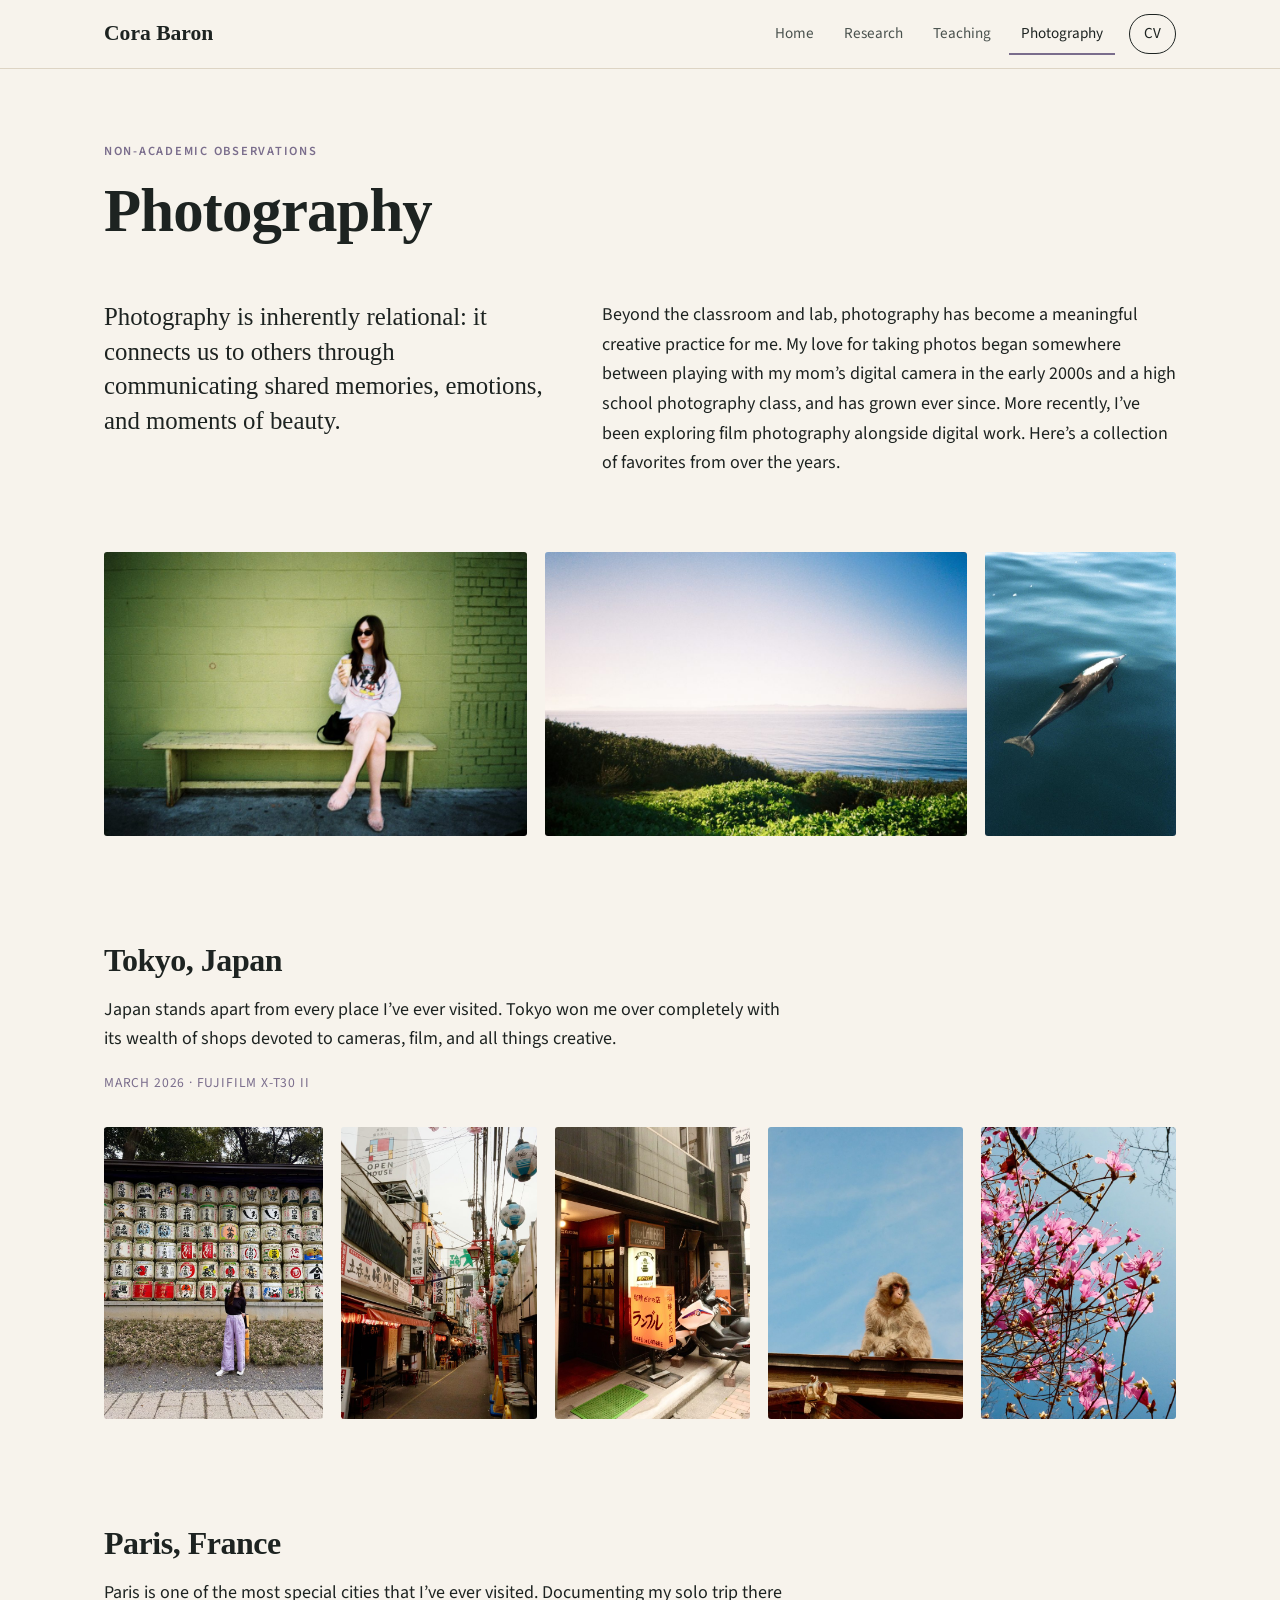
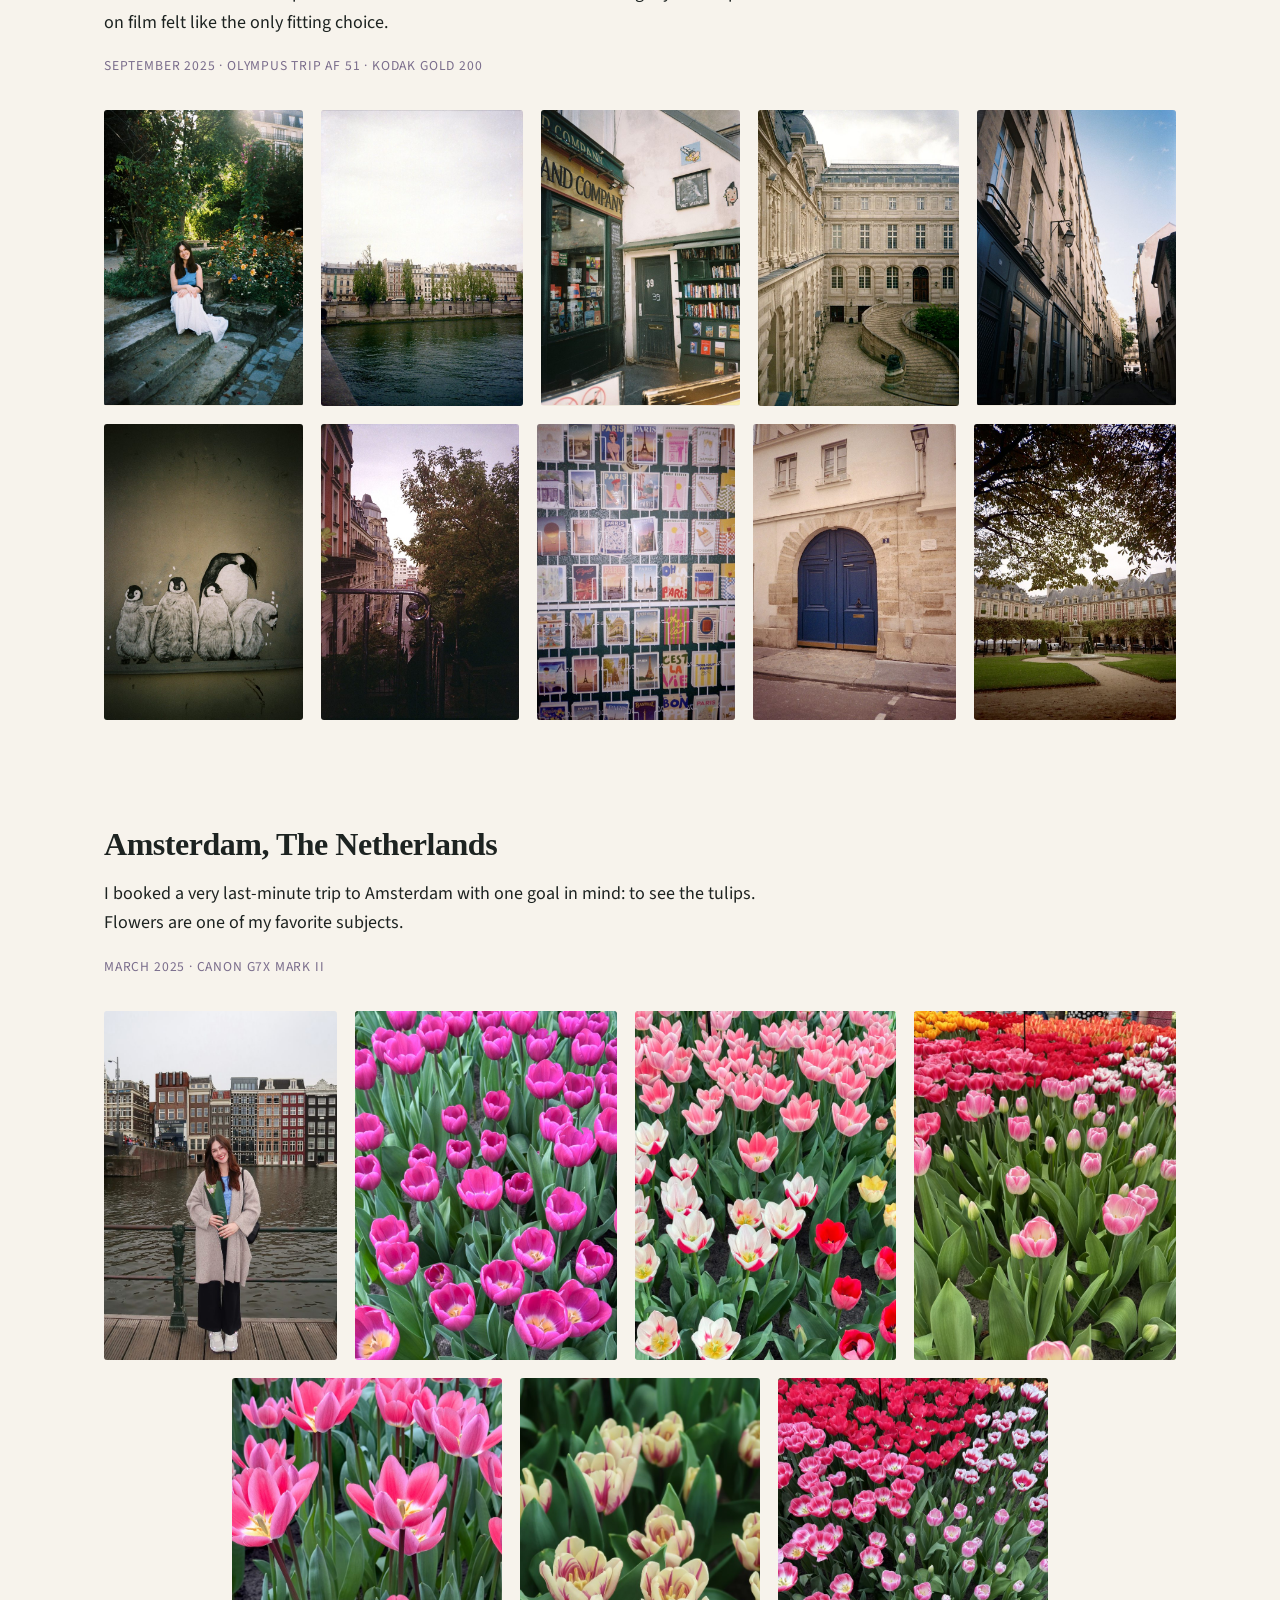
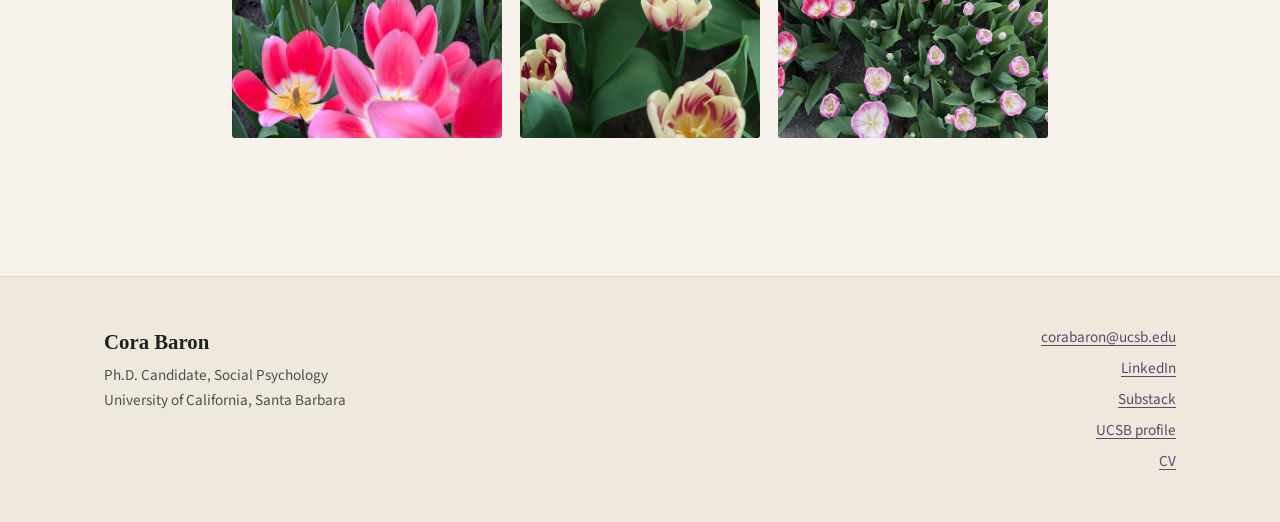
==== commit 124aa93c: "Add Substack link to footer and profile metadata Co-Authored-By: Claude Opus 5.5 <noreply@anthropic." ====
--- a/photography/index.html
+++ b/photography/index.html
@@ -65,6 +65,7 @@
     <ul class="footer-links">
       <li><a href="mailto:corabaron@ucsb.edu">corabaron@ucsb.edu</a></li>
       <li><a href="https://www.linkedin.com/in/cora-baron-m-a-5607b81a0">LinkedIn</a></li>
+      <li><a href="https://substack.com/@corabaron">Substack</a></li>
       <li><a href="https://psych.ucsb.edu/people/graduate-students/cora-baron">UCSB profile</a></li>
       <li><a href="https://drive.google.com/file/d/1plPrpQeTUeGXuK-4OzVJSD4Q4S2Cj8XA/view?usp=sharing">CV</a></li>
     </ul>
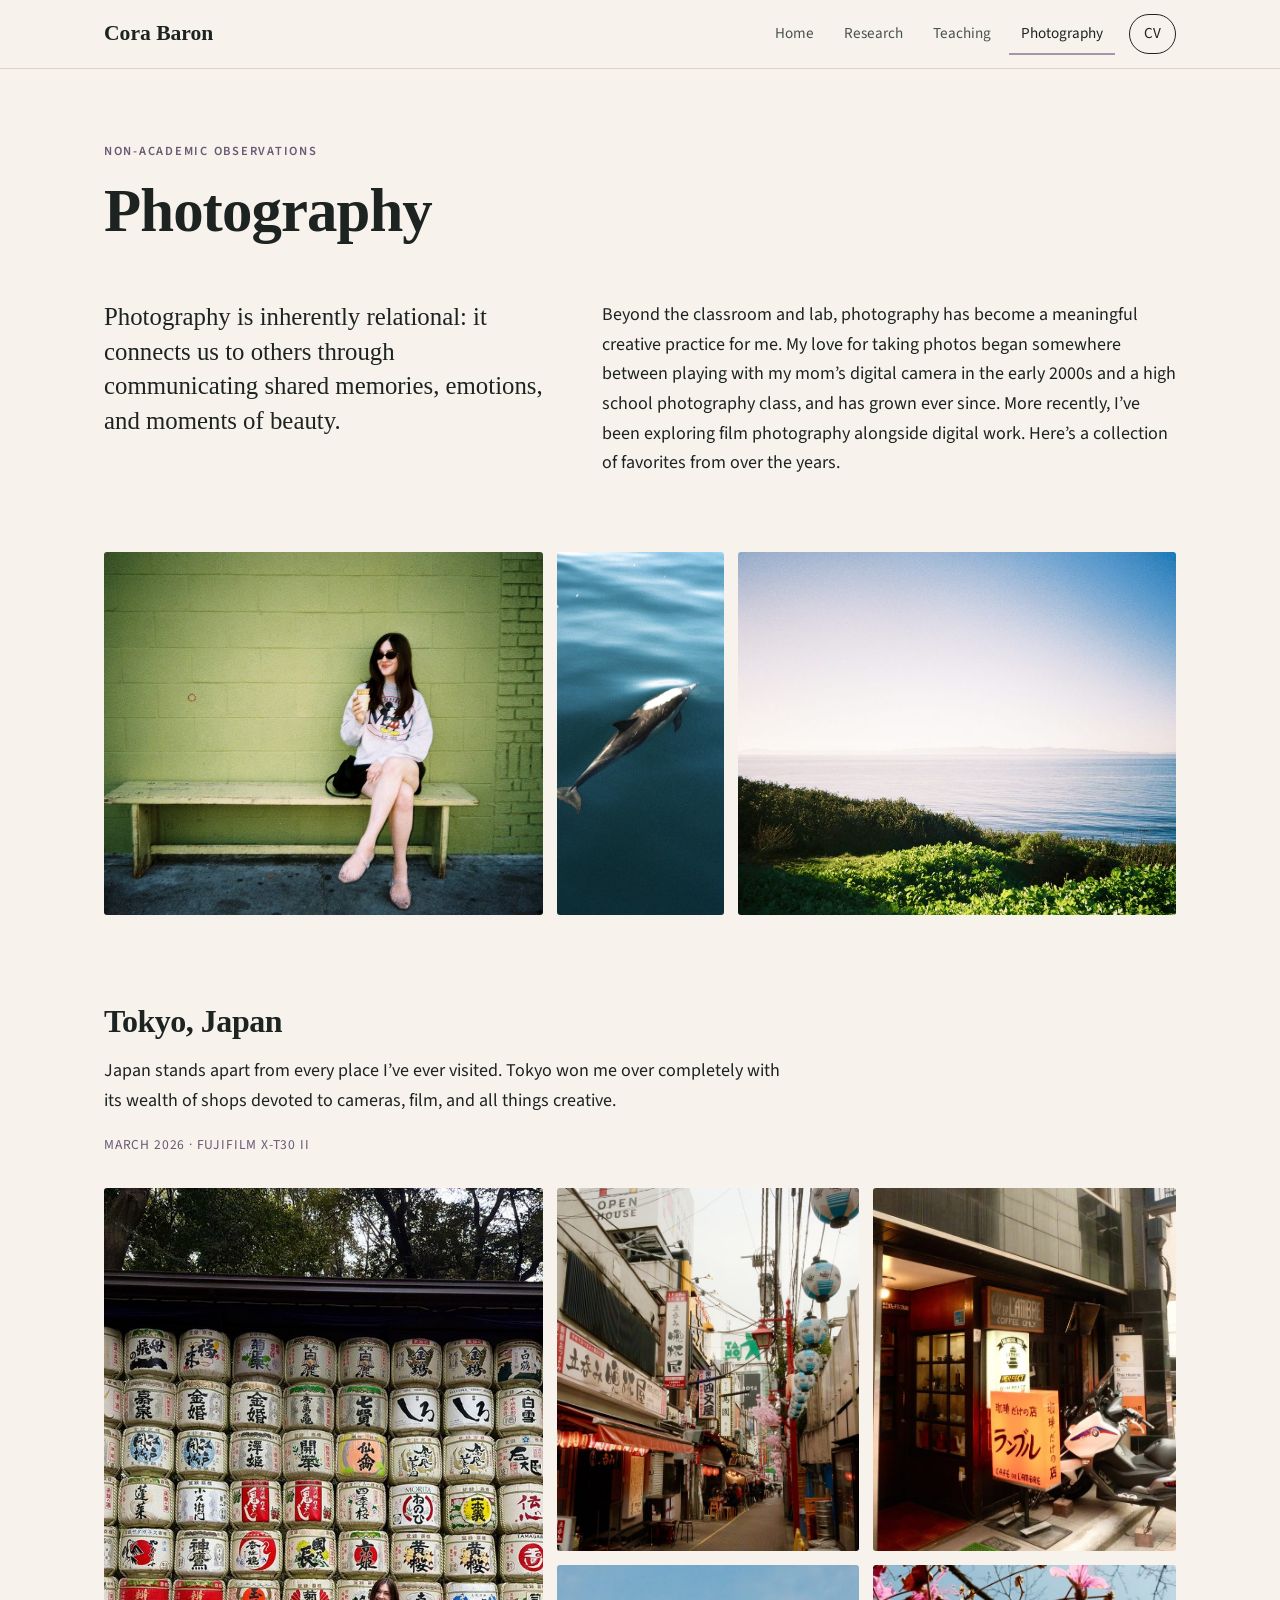
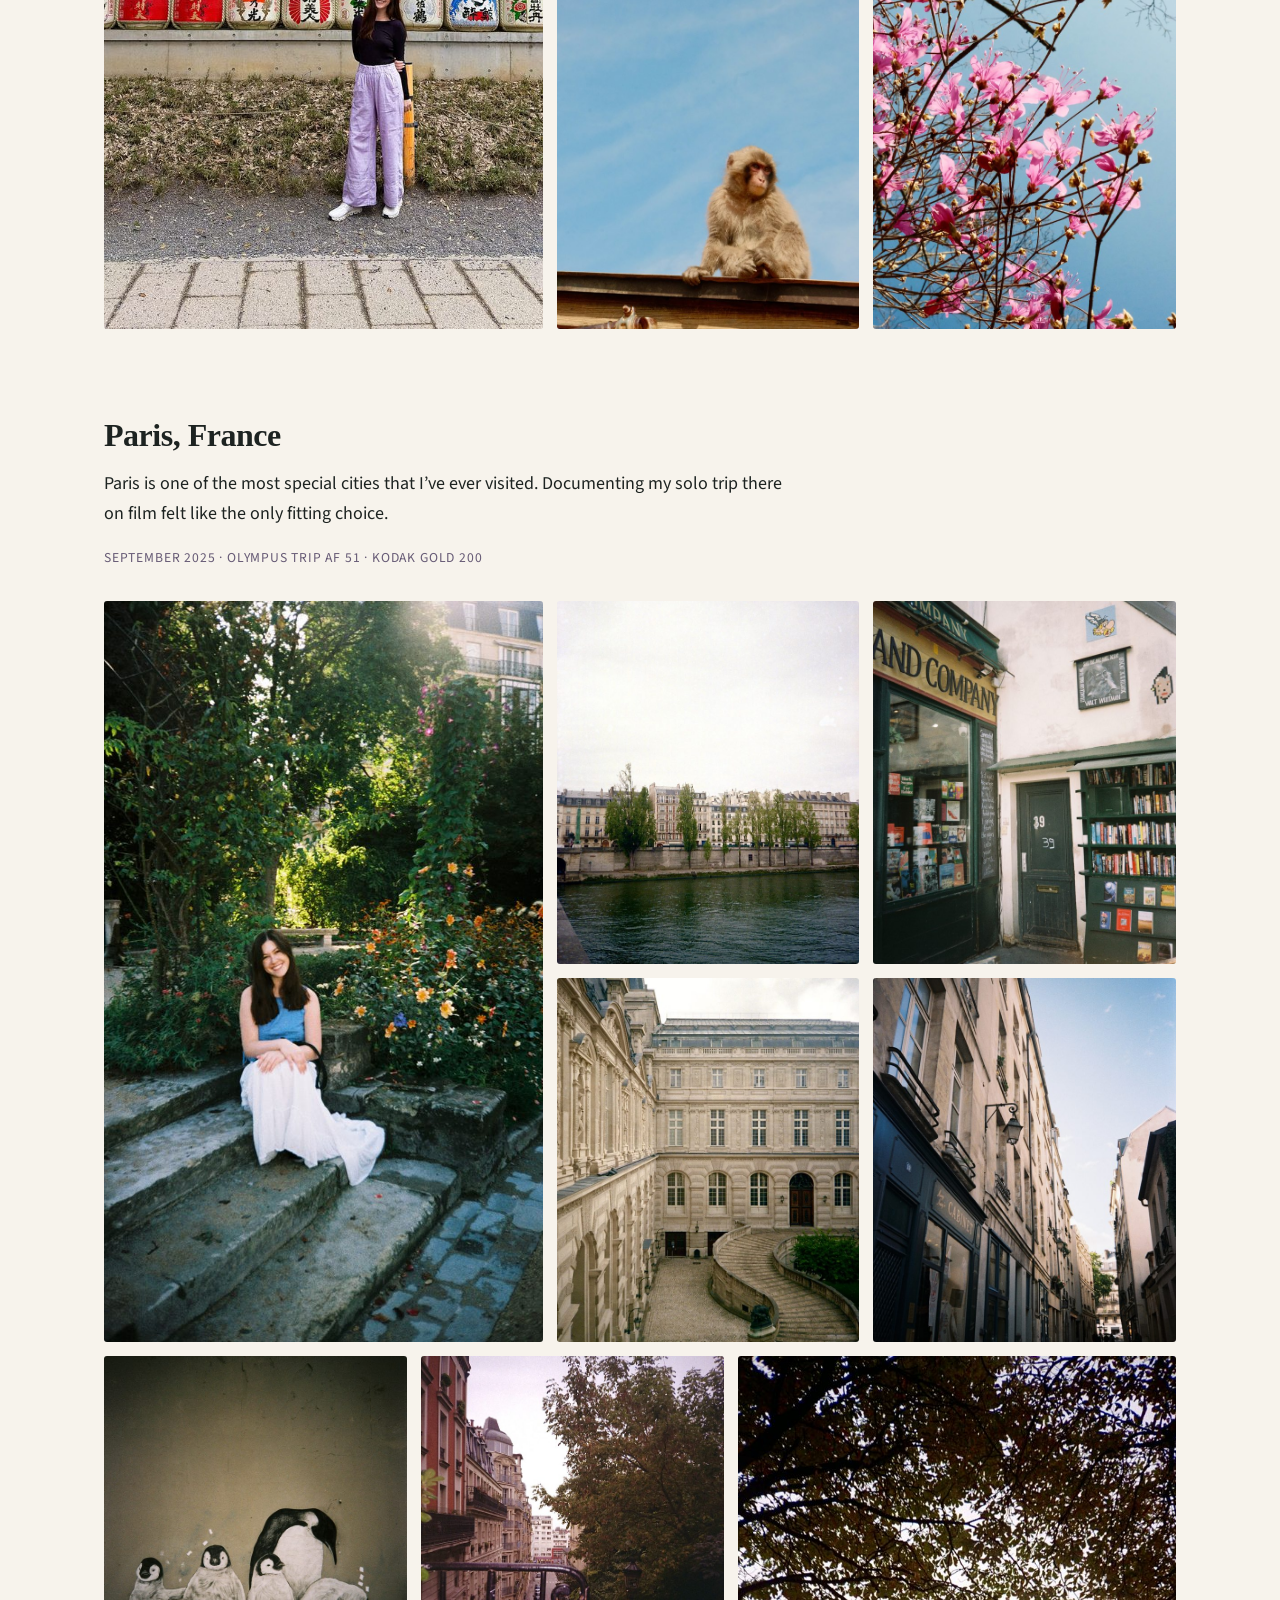
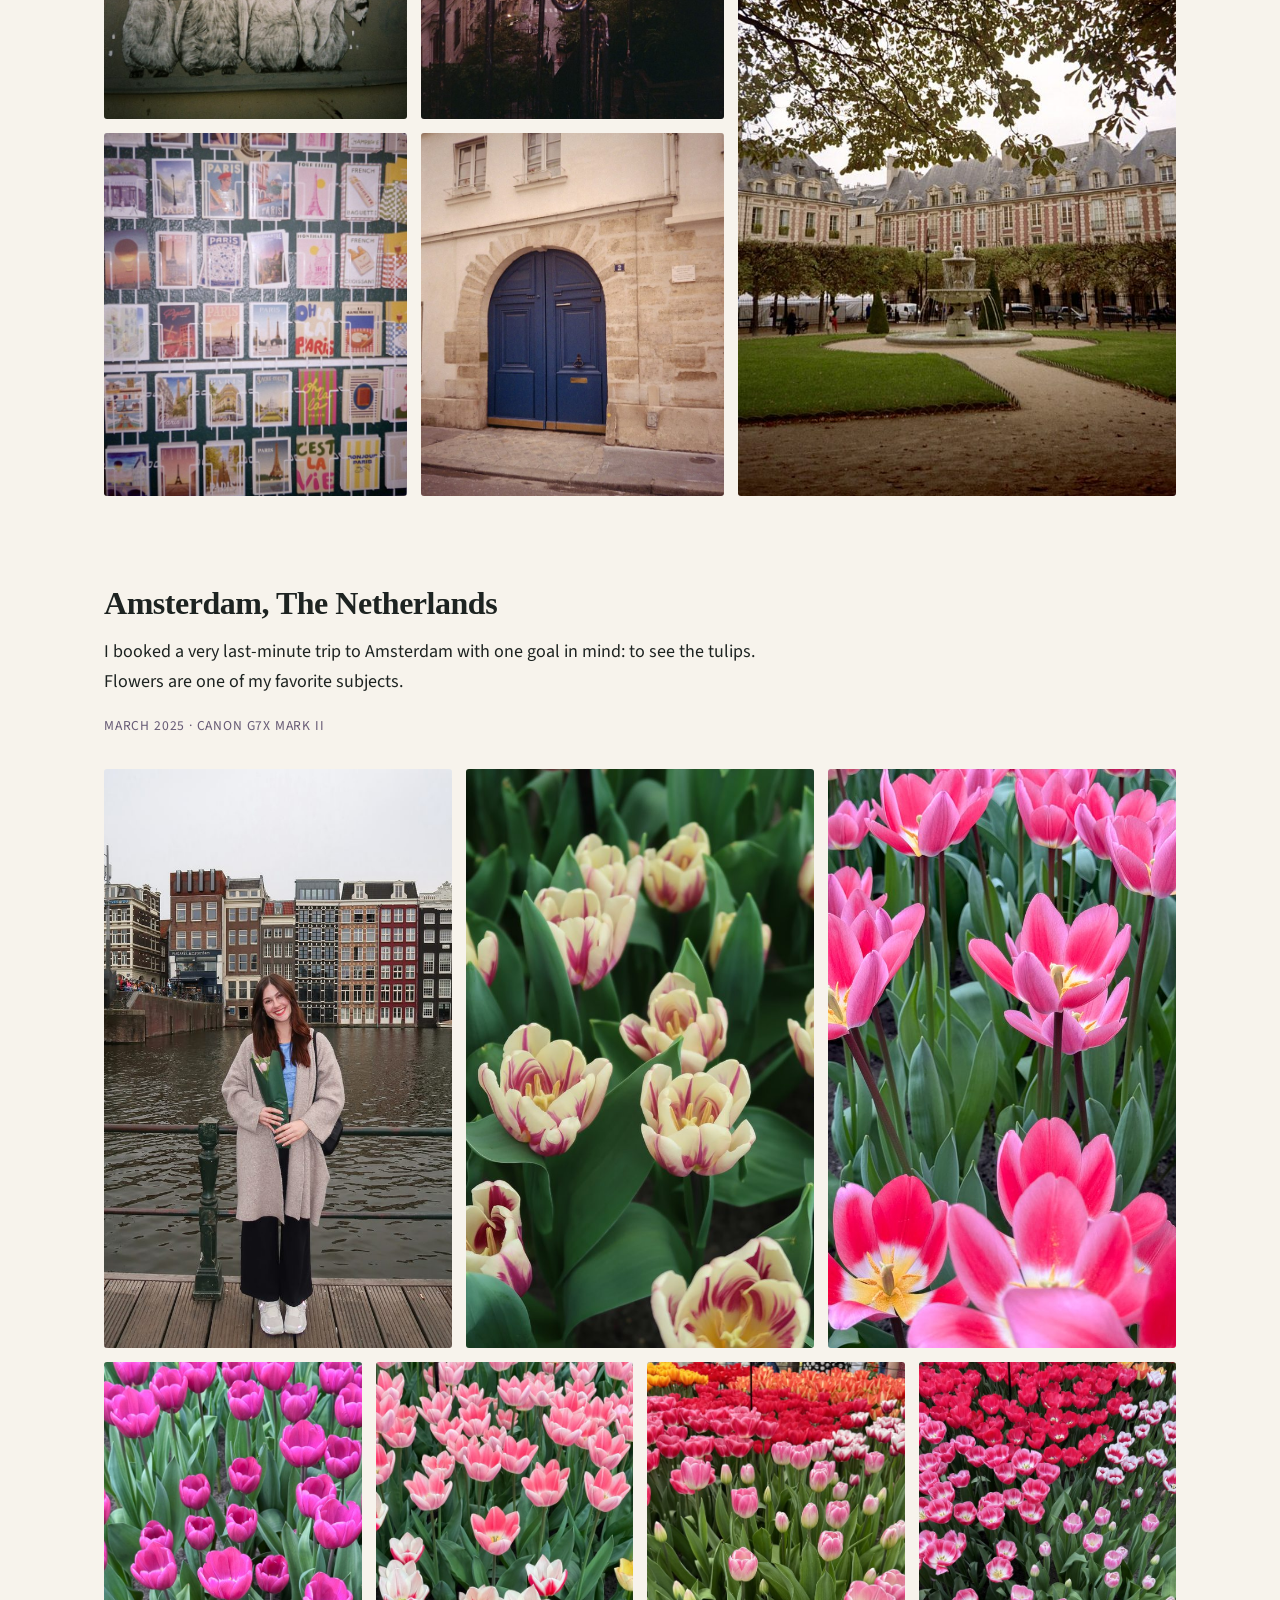
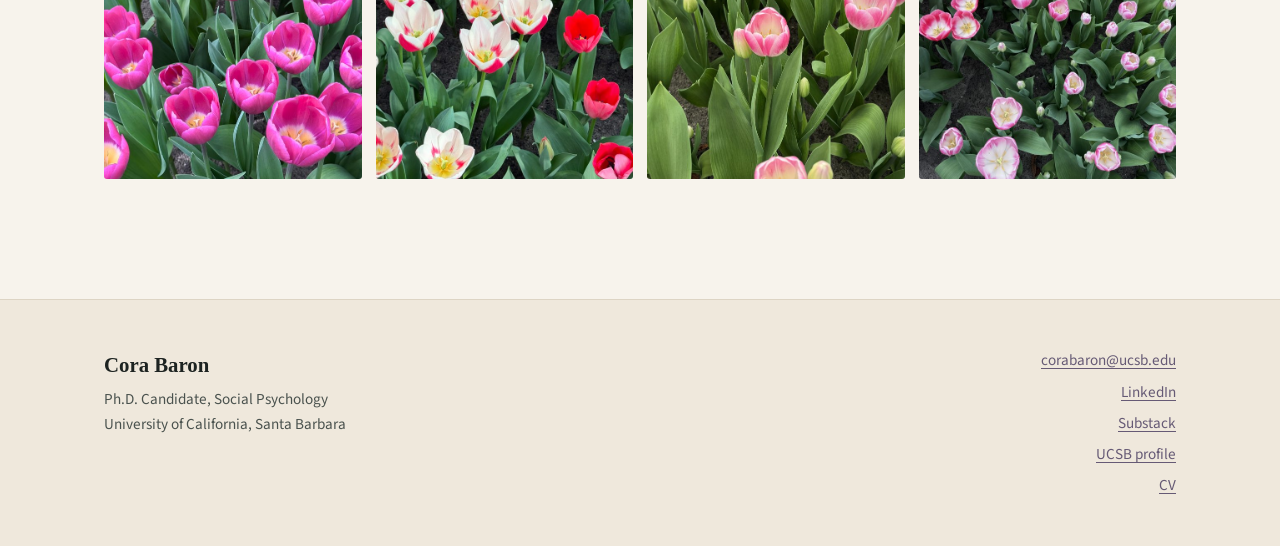
==== commit c2812786: "Mosaic photo layout, #a395ad accent, entrance and scroll animations Co-Authored-By: Claude Opus 5.5 " ====
--- a/photography/index.html
+++ b/photography/index.html
@@ -34,19 +34,19 @@
     <p>Beyond the classroom and lab, photography has become a meaningful creative practice for me. My love for taking photos began somewhere between playing with my mom’s digital camera in the early 2000s and a high school photography class, and has grown ever since. More recently, I’ve been exploring film photography alongside digital work. Here’s a collection of favorites from over the years.</p>
   </div>
 </section>
-<section class="wrap"><div class="photo-grid"><button class="ph" style="--ar:1.4881" data-full="../assets/img/photo-intro-1-2000.jpg" aria-label="Open photo 1 from my collection"><img src="../assets/img/photo-intro-1-1000.jpg" alt="Photo from my collection" loading="lazy"></button><button class="ph" style="--ar:1.4881" data-full="../assets/img/photo-intro-2-2000.jpg" aria-label="Open photo 2 from my collection"><img src="../assets/img/photo-intro-2-1000.jpg" alt="Photo from my collection" loading="lazy"></button><button class="ph" style="--ar:0.672" data-full="../assets/img/photo-intro-3-2000.jpg" aria-label="Open photo 3 from my collection"><img src="../assets/img/photo-intro-3-1000.jpg" alt="Photo from my collection" loading="lazy"></button></div></section>
+<section class="wrap"><div class="mosaic odd"><button class="ph" style="grid-column:1 / span 10;grid-row:1 / span 7" data-full="../assets/img/photo-intro-1-2000.jpg" aria-label="Open photo 1 from my collection"><img src="../assets/img/photo-intro-1-1000.jpg" alt="Photo from my collection" loading="lazy"></button><button class="ph" style="grid-column:11 / span 4;grid-row:1 / span 7" data-full="../assets/img/photo-intro-3-2000.jpg" aria-label="Open photo 2 from my collection"><img src="../assets/img/photo-intro-3-1000.jpg" alt="Photo from my collection" loading="lazy"></button><button class="ph" style="grid-column:15 / span 10;grid-row:1 / span 7" data-full="../assets/img/photo-intro-2-2000.jpg" aria-label="Open photo 3 from my collection"><img src="../assets/img/photo-intro-2-1000.jpg" alt="Photo from my collection" loading="lazy"></button></div></section>
 
 <section class="trip wrap">
   <header><h2>Tokyo, Japan</h2><p>Japan stands apart from every place I’ve ever visited. Tokyo won me over completely with its wealth of shops devoted to cameras, film, and all things creative.</p><p class="meta">March 2026 · Fujifilm X-T30 II</p></header>
-  <div class="photo-grid"><button class="ph" style="--ar:0.75" data-full="../assets/img/tokyo-1-2000.jpg" aria-label="Open photo 1 from Tokyo, Japan"><img src="../assets/img/tokyo-1-1000.jpg" alt="Photo from Tokyo, Japan" loading="lazy"></button><button class="ph" style="--ar:0.667" data-full="../assets/img/tokyo-2-2000.jpg" aria-label="Open photo 2 from Tokyo, Japan"><img src="../assets/img/tokyo-2-1000.jpg" alt="Photo from Tokyo, Japan" loading="lazy"></button><button class="ph" style="--ar:0.667" data-full="../assets/img/tokyo-3-2000.jpg" aria-label="Open photo 3 from Tokyo, Japan"><img src="../assets/img/tokyo-3-1000.jpg" alt="Photo from Tokyo, Japan" loading="lazy"></button><button class="ph" style="--ar:0.667" data-full="../assets/img/tokyo-4-2000.jpg" aria-label="Open photo 4 from Tokyo, Japan"><img src="../assets/img/tokyo-4-1000.jpg" alt="Photo from Tokyo, Japan" loading="lazy"></button><button class="ph" style="--ar:0.667" data-full="../assets/img/tokyo-5-2000.jpg" aria-label="Open photo 5 from Tokyo, Japan"><img src="../assets/img/tokyo-5-1000.jpg" alt="Photo from Tokyo, Japan" loading="lazy"></button></div>
+  <div class="mosaic odd"><button class="ph" style="grid-column:1 / span 10;grid-row:1 / span 14" data-full="../assets/img/tokyo-1-2000.jpg" aria-label="Open photo 1 from Tokyo, Japan"><img src="../assets/img/tokyo-1-1000.jpg" alt="Photo from Tokyo, Japan" loading="lazy"></button><button class="ph" style="grid-column:11 / span 7;grid-row:1 / span 7" data-full="../assets/img/tokyo-2-2000.jpg" aria-label="Open photo 2 from Tokyo, Japan"><img src="../assets/img/tokyo-2-1000.jpg" alt="Photo from Tokyo, Japan" loading="lazy"></button><button class="ph" style="grid-column:18 / span 7;grid-row:1 / span 7" data-full="../assets/img/tokyo-3-2000.jpg" aria-label="Open photo 3 from Tokyo, Japan"><img src="../assets/img/tokyo-3-1000.jpg" alt="Photo from Tokyo, Japan" loading="lazy"></button><button class="ph" style="grid-column:11 / span 7;grid-row:8 / span 7" data-full="../assets/img/tokyo-4-2000.jpg" aria-label="Open photo 4 from Tokyo, Japan"><img src="../assets/img/tokyo-4-1000.jpg" alt="Photo from Tokyo, Japan" loading="lazy"></button><button class="ph" style="grid-column:18 / span 7;grid-row:8 / span 7" data-full="../assets/img/tokyo-5-2000.jpg" aria-label="Open photo 5 from Tokyo, Japan"><img src="../assets/img/tokyo-5-1000.jpg" alt="Photo from Tokyo, Japan" loading="lazy"></button></div>
 </section>
 <section class="trip wrap">
   <header><h2>Paris, France</h2><p>Paris is one of the most special cities that I’ve ever visited. Documenting my solo trip there on film felt like the only fitting choice.</p><p class="meta">September 2025 · Olympus Trip AF 51 · Kodak Gold 200</p></header>
-  <div class="photo-grid"><button class="ph" style="--ar:0.672" data-full="../assets/img/paris-1-2000.jpg" aria-label="Open photo 1 from Paris, France"><img src="../assets/img/paris-1-1000.jpg" alt="Photo from Paris, France" loading="lazy"></button><button class="ph" style="--ar:0.683" data-full="../assets/img/paris-2-2000.jpg" aria-label="Open photo 2 from Paris, France"><img src="../assets/img/paris-2-1000.jpg" alt="Photo from Paris, France" loading="lazy"></button><button class="ph" style="--ar:0.672" data-full="../assets/img/paris-3-2000.jpg" aria-label="Open photo 3 from Paris, France"><img src="../assets/img/paris-3-1000.jpg" alt="Photo from Paris, France" loading="lazy"></button><button class="ph" style="--ar:0.682" data-full="../assets/img/paris-4-2000.jpg" aria-label="Open photo 4 from Paris, France"><img src="../assets/img/paris-4-1000.jpg" alt="Photo from Paris, France" loading="lazy"></button><button class="ph" style="--ar:0.672" data-full="../assets/img/paris-5-2000.jpg" aria-label="Open photo 5 from Paris, France"><img src="../assets/img/paris-5-1000.jpg" alt="Photo from Paris, France" loading="lazy"></button><button class="ph" style="--ar:0.672" data-full="../assets/img/paris-6-2000.jpg" aria-label="Open photo 6 from Paris, France"><img src="../assets/img/paris-6-1000.jpg" alt="Photo from Paris, France" loading="lazy"></button><button class="ph" style="--ar:0.667" data-full="../assets/img/paris-7-2000.jpg" aria-label="Open photo 7 from Paris, France"><img src="../assets/img/paris-7-1000.jpg" alt="Photo from Paris, France" loading="lazy"></button><button class="ph" style="--ar:0.668" data-full="../assets/img/paris-8-2000.jpg" aria-label="Open photo 8 from Paris, France"><img src="../assets/img/paris-8-1000.jpg" alt="Photo from Paris, France" loading="lazy"></button><button class="ph" style="--ar:0.683" data-full="../assets/img/paris-9-2000.jpg" aria-label="Open photo 9 from Paris, France"><img src="../assets/img/paris-9-1000.jpg" alt="Photo from Paris, France" loading="lazy"></button><button class="ph" style="--ar:0.683" data-full="../assets/img/paris-10-2000.jpg" aria-label="Open photo 10 from Paris, France"><img src="../assets/img/paris-10-1000.jpg" alt="Photo from Paris, France" loading="lazy"></button></div>
+  <div class="mosaic"><button class="ph" style="grid-column:1 / span 10;grid-row:1 / span 14" data-full="../assets/img/paris-1-2000.jpg" aria-label="Open photo 1 from Paris, France"><img src="../assets/img/paris-1-1000.jpg" alt="Photo from Paris, France" loading="lazy"></button><button class="ph" style="grid-column:11 / span 7;grid-row:1 / span 7" data-full="../assets/img/paris-2-2000.jpg" aria-label="Open photo 2 from Paris, France"><img src="../assets/img/paris-2-1000.jpg" alt="Photo from Paris, France" loading="lazy"></button><button class="ph" style="grid-column:18 / span 7;grid-row:1 / span 7" data-full="../assets/img/paris-3-2000.jpg" aria-label="Open photo 3 from Paris, France"><img src="../assets/img/paris-3-1000.jpg" alt="Photo from Paris, France" loading="lazy"></button><button class="ph" style="grid-column:11 / span 7;grid-row:8 / span 7" data-full="../assets/img/paris-4-2000.jpg" aria-label="Open photo 4 from Paris, France"><img src="../assets/img/paris-4-1000.jpg" alt="Photo from Paris, France" loading="lazy"></button><button class="ph" style="grid-column:18 / span 7;grid-row:8 / span 7" data-full="../assets/img/paris-5-2000.jpg" aria-label="Open photo 5 from Paris, France"><img src="../assets/img/paris-5-1000.jpg" alt="Photo from Paris, France" loading="lazy"></button><button class="ph" style="grid-column:1 / span 7;grid-row:15 / span 7" data-full="../assets/img/paris-6-2000.jpg" aria-label="Open photo 6 from Paris, France"><img src="../assets/img/paris-6-1000.jpg" alt="Photo from Paris, France" loading="lazy"></button><button class="ph" style="grid-column:8 / span 7;grid-row:15 / span 7" data-full="../assets/img/paris-7-2000.jpg" aria-label="Open photo 7 from Paris, France"><img src="../assets/img/paris-7-1000.jpg" alt="Photo from Paris, France" loading="lazy"></button><button class="ph" style="grid-column:1 / span 7;grid-row:22 / span 7" data-full="../assets/img/paris-8-2000.jpg" aria-label="Open photo 8 from Paris, France"><img src="../assets/img/paris-8-1000.jpg" alt="Photo from Paris, France" loading="lazy"></button><button class="ph" style="grid-column:8 / span 7;grid-row:22 / span 7" data-full="../assets/img/paris-9-2000.jpg" aria-label="Open photo 9 from Paris, France"><img src="../assets/img/paris-9-1000.jpg" alt="Photo from Paris, France" loading="lazy"></button><button class="ph" style="grid-column:15 / span 10;grid-row:15 / span 14" data-full="../assets/img/paris-10-2000.jpg" aria-label="Open photo 10 from Paris, France"><img src="../assets/img/paris-10-1000.jpg" alt="Photo from Paris, France" loading="lazy"></button></div>
 </section>
 <section class="trip wrap">
   <header><h2>Amsterdam, The Netherlands</h2><p>I booked a very last-minute trip to Amsterdam with one goal in mind: to see the tulips. Flowers are one of my favorite subjects.</p><p class="meta">March 2025 · Canon G7X Mark II</p></header>
-  <div class="photo-grid"><button class="ph" style="--ar:0.667" data-full="../assets/img/amsterdam-1-2000.jpg" aria-label="Open photo 1 from Amsterdam, The Netherlands"><img src="../assets/img/amsterdam-1-1000.jpg" alt="Photo from Amsterdam, The Netherlands" loading="lazy"></button><button class="ph" style="--ar:0.75" data-full="../assets/img/amsterdam-2-2000.jpg" aria-label="Open photo 2 from Amsterdam, The Netherlands"><img src="../assets/img/amsterdam-2-1000.jpg" alt="Photo from Amsterdam, The Netherlands" loading="lazy"></button><button class="ph" style="--ar:0.75" data-full="../assets/img/amsterdam-3-2000.jpg" aria-label="Open photo 3 from Amsterdam, The Netherlands"><img src="../assets/img/amsterdam-3-1000.jpg" alt="Photo from Amsterdam, The Netherlands" loading="lazy"></button><button class="ph" style="--ar:0.75" data-full="../assets/img/amsterdam-4-2000.jpg" aria-label="Open photo 4 from Amsterdam, The Netherlands"><img src="../assets/img/amsterdam-4-1000.jpg" alt="Photo from Amsterdam, The Netherlands" loading="lazy"></button><button class="ph" style="--ar:0.75" data-full="../assets/img/amsterdam-5-2000.jpg" aria-label="Open photo 5 from Amsterdam, The Netherlands"><img src="../assets/img/amsterdam-5-1000.jpg" alt="Photo from Amsterdam, The Netherlands" loading="lazy"></button><button class="ph" style="--ar:0.667" data-full="../assets/img/amsterdam-6-2000.jpg" aria-label="Open photo 6 from Amsterdam, The Netherlands"><img src="../assets/img/amsterdam-6-1000.jpg" alt="Photo from Amsterdam, The Netherlands" loading="lazy"></button><button class="ph" style="--ar:0.75" data-full="../assets/img/amsterdam-7-2000.jpg" aria-label="Open photo 7 from Amsterdam, The Netherlands"><img src="../assets/img/amsterdam-7-1000.jpg" alt="Photo from Amsterdam, The Netherlands" loading="lazy"></button></div>
+  <div class="mosaic odd"><button class="ph" style="grid-column:1 / span 8;grid-row:1 / span 11" data-full="../assets/img/amsterdam-1-2000.jpg" aria-label="Open photo 1 from Amsterdam, The Netherlands"><img src="../assets/img/amsterdam-1-1000.jpg" alt="Photo from Amsterdam, The Netherlands" loading="lazy"></button><button class="ph" style="grid-column:9 / span 8;grid-row:1 / span 11" data-full="../assets/img/amsterdam-6-2000.jpg" aria-label="Open photo 2 from Amsterdam, The Netherlands"><img src="../assets/img/amsterdam-6-1000.jpg" alt="Photo from Amsterdam, The Netherlands" loading="lazy"></button><button class="ph" style="grid-column:17 / span 8;grid-row:1 / span 11" data-full="../assets/img/amsterdam-5-2000.jpg" aria-label="Open photo 3 from Amsterdam, The Netherlands"><img src="../assets/img/amsterdam-5-1000.jpg" alt="Photo from Amsterdam, The Netherlands" loading="lazy"></button><button class="ph" style="grid-column:1 / span 6;grid-row:12 / span 8" data-full="../assets/img/amsterdam-2-2000.jpg" aria-label="Open photo 4 from Amsterdam, The Netherlands"><img src="../assets/img/amsterdam-2-1000.jpg" alt="Photo from Amsterdam, The Netherlands" loading="lazy"></button><button class="ph" style="grid-column:7 / span 6;grid-row:12 / span 8" data-full="../assets/img/amsterdam-3-2000.jpg" aria-label="Open photo 5 from Amsterdam, The Netherlands"><img src="../assets/img/amsterdam-3-1000.jpg" alt="Photo from Amsterdam, The Netherlands" loading="lazy"></button><button class="ph" style="grid-column:13 / span 6;grid-row:12 / span 8" data-full="../assets/img/amsterdam-4-2000.jpg" aria-label="Open photo 6 from Amsterdam, The Netherlands"><img src="../assets/img/amsterdam-4-1000.jpg" alt="Photo from Amsterdam, The Netherlands" loading="lazy"></button><button class="ph" style="grid-column:19 / span 6;grid-row:12 / span 8" data-full="../assets/img/amsterdam-7-2000.jpg" aria-label="Open photo 7 from Amsterdam, The Netherlands"><img src="../assets/img/amsterdam-7-1000.jpg" alt="Photo from Amsterdam, The Netherlands" loading="lazy"></button></div>
 </section>
 <dialog class="lightbox" aria-label="Photo viewer">
   <button class="lb-close" aria-label="Close">×</button>
@@ -74,22 +74,10 @@
 <script>
 (function(){var b=document.querySelector('.menu-btn'),n=document.getElementById('nav');
 b.addEventListener('click',function(){var o=n.classList.toggle('open');b.setAttribute('aria-expanded',o);});
-document.addEventListener('error',function(e){if(e.target.tagName==='IMG')e.target.classList.add('missing');},true);})();
+document.addEventListener('error',function(e){if(e.target.tagName==='IMG')e.target.classList.add('missing');},true);
+if('IntersectionObserver' in window&&!matchMedia('(prefers-reduced-motion: reduce)').matches){var els=document.querySelectorAll('main .prose-block, main figure, .project, .refs, .trip header, .mosaic .ph, blockquote, .courses>div, .callout, .resource-list li, .intro-split');var io=new IntersectionObserver(function(es){es.forEach(function(x){if(x.isIntersecting){x.target.classList.add('in');io.unobserve(x.target);}});},{rootMargin:'0px 0px -8% 0px'});els.forEach(function(el,i){el.classList.add('reveal');if(el.classList.contains('ph'))el.style.transitionDelay=(i%5)*70+'ms';io.observe(el);});}})();
 </script>
 <script>
-(function(){
-function part(a,k){var n=a.length;if(k>=n)return a.map(function(_,i){return[i]});var tot=a.reduce(function(x,y){return x+y},0),t=tot/k,dp=[],bk=[];
-for(var i=0;i<=n;i++){dp.push([]);bk.push([]);for(var j=0;j<=k;j++){dp[i].push(Infinity);bk[i].push(0)}}dp[0][0]=0;
-for(i=1;i<=n;i++)for(j=1;j<=Math.min(k,i);j++){var s=0;for(var p=i;p>=j;p--){s+=a[p-1];var c=dp[p-1][j-1]+(s-t)*(s-t);if(c<dp[i][j]){dp[i][j]=c;bk[i][j]=p-1}}}
-var rows=[],e=n;for(j=k;j>0;j--){var st=bk[e][j];var r=[];for(p=st;p<e;p++)r.push(p);rows.unshift(r);e=st}return rows}
-function lay(g){var items=[].slice.call(g.querySelectorAll('.ph'));var cs=getComputedStyle(g);var h=parseFloat(cs.getPropertyValue('--h'))||300,gap=parseFloat(cs.getPropertyValue('--g'))||16,W=g.clientWidth;if(!W)return;
-var ar=items.map(function(b){return parseFloat(b.style.getPropertyValue('--ar'))||1});var tot=ar.reduce(function(x,y){return x+y},0);
-var k=Math.max(1,Math.round(tot*h/W+0.3));var rows=part(ar,k);g.innerHTML='';g.classList.add('js');
-rows.forEach(function(r){var d=document.createElement('div');d.className='ph-row';var sa=0;r.forEach(function(i){d.appendChild(items[i]);sa+=ar[i]});
-var rh=(W-gap*(r.length-1))/sa;if(rh>h*1.2)d.style.maxWidth=(sa*h*1.2+gap*(r.length-1))+'px';g.appendChild(d)})}
-var grids=[].slice.call(document.querySelectorAll('.photo-grid'));function all(){grids.forEach(lay)}all();
-var t;window.addEventListener('resize',function(){clearTimeout(t);t=setTimeout(all,150)})})();
-
 (function(){var d=document.querySelector('.lightbox'),im=d.querySelector('img'),list=[].slice.call(document.querySelectorAll('.ph')),i=0;
 function show(n){i=(n+list.length)%list.length;im.src=list[i].dataset.full;im.alt=list[i].querySelector('img').alt;}
 list.forEach(function(b,n){b.addEventListener('click',function(){show(n);d.showModal();});});
--- a/assets/style.css
+++ b/assets/style.css
@@ -4,8 +4,9 @@
   --ink:#1d2321;
   --ink-2:#4a524e;
   --line:#ddd4c4;
-  --accent:#574c69;
-  --accent-2:#7a6d8c;
+  --accent:#665a75;
+  --accent-2:#665a75;
+  --tint:#a395ad;
   --serif:Georgia,"Times New Roman",serif;
   --sans:"Source Sans 3",system-ui,-apple-system,"Segoe UI",sans-serif;
   --max:1120px;
@@ -35,7 +36,7 @@
 #nav>ul{display:flex;gap:6px;align-items:center}
 #nav a{display:block;padding:8px 12px;color:var(--ink-2);text-decoration:none;font-size:.95rem;border-radius:6px}
 #nav a:hover,#nav li.is-active>a{color:var(--ink)}
-#nav li.is-active>a{box-shadow:inset 0 -2px 0 var(--accent-2);border-radius:0}
+#nav li.is-active>a{box-shadow:inset 0 -2px 0 var(--tint);border-radius:0}
 #nav a.cv{border:1px solid var(--ink);color:var(--ink);margin-left:8px;padding:6px 14px;border-radius:999px}
 #nav a.cv:hover{background:var(--ink);color:var(--paper)}
 .has-sub{position:relative}
@@ -52,14 +53,14 @@
 .note{font-size:.9rem;color:var(--ink-2)}
 .subnav{display:flex;gap:4px;flex-wrap:wrap;margin-bottom:40px;border-bottom:1px solid var(--line)}
 .subnav a{padding:10px 14px;color:var(--ink-2);text-decoration:none;font-size:.92rem;margin-bottom:-1px}
-.subnav a[aria-current]{color:var(--ink);border-bottom:2px solid var(--accent-2)}
+.subnav a[aria-current]{color:var(--ink);border-bottom:2px solid var(--tint)}
 
 /* home */
 .hero{display:grid;grid-template-columns:1.25fr 1fr;gap:64px;align-items:center;padding-top:72px;padding-bottom:64px}
 .hero h1{margin-bottom:.35em}
 .hero-portrait img{width:100%;aspect-ratio:4/5;object-fit:cover;border-radius:4px}
 .hero-links{display:flex;gap:12px;flex-wrap:wrap;margin-top:28px}
-.btn{display:inline-block;background:var(--accent);color:#fff;text-decoration:none;padding:11px 20px;border-radius:999px;font-size:.95rem;font-weight:500;border:1px solid var(--accent)}
+.btn{display:inline-block;background:var(--tint);color:var(--ink);text-decoration:none;padding:11px 20px;border-radius:999px;font-size:.95rem;font-weight:500;border:1px solid var(--tint)}
 .btn:hover{background:var(--ink);border-color:var(--ink);color:#fff}
 .btn.ghost{background:transparent;color:var(--ink);border-color:var(--ink)}
 .btn.ghost:hover{background:var(--ink);color:var(--paper)}
@@ -94,7 +95,7 @@
 .star{color:var(--accent-2)}
 
 /* get involved */
-.callout{background:var(--paper-2);border-left:3px solid var(--accent-2);padding:24px 28px;margin:32px 0;border-radius:2px}
+.callout{background:var(--paper-2);border-left:3px solid var(--tint);padding:24px 28px;margin:32px 0;border-radius:2px}
 .callout h2{font-size:1.4rem}
 .callout p:last-child{margin:0}
 
@@ -111,7 +112,7 @@
 .tabs button{font:inherit;font-size:.92rem;background:transparent;border:1px solid var(--line);color:var(--ink-2);padding:8px 16px;border-radius:999px;cursor:pointer}
 .tabs button[aria-selected=true]{background:var(--ink);color:var(--paper);border-color:var(--ink)}
 .qpanel{columns:2;column-gap:40px}
-blockquote{break-inside:avoid;margin:0 0 28px;font-family:var(--serif);font-size:1.15rem;line-height:1.5;padding-left:20px;border-left:2px solid var(--accent)}
+blockquote{break-inside:avoid;margin:0 0 28px;font-family:var(--serif);font-size:1.15rem;line-height:1.5;padding-left:20px;border-left:2px solid var(--tint)}
 .resource-list{list-style:none;padding:0;margin:0 0 96px}
 .resource-list li{display:flex;justify-content:space-between;align-items:center;gap:20px;padding:28px 0;border-bottom:1px solid var(--line)}
 .resource-list h2{margin:0}
@@ -120,14 +121,10 @@
 /* photography */
 .trip header{max-width:680px;margin-bottom:28px}
 .meta{font-size:.85rem;letter-spacing:.06em;text-transform:uppercase;color:var(--accent-2)}
-.photo-grid{--h:300px;--g:18px;display:flex;flex-wrap:wrap;gap:var(--g)}
-.photo-grid.js{display:block}
-.ph-row{display:flex;gap:var(--g);margin:0 auto var(--g)}
-.ph-row .ph{flex:var(--ar) 1 0;min-width:0}
-.photo-grid::after{content:"";flex-grow:999999}
-.ph{flex:calc(var(--ar) * 100) 1 calc(var(--ar) * var(--h));display:block;padding:0;border:0;background:var(--paper-2);cursor:zoom-in;border-radius:3px;overflow:hidden}
-.ph img{width:100%;height:auto;aspect-ratio:var(--ar);object-fit:cover;transition:transform .5s ease}
-.ph:hover img{transform:scale(1.015)}
+.mosaic{container-type:inline-size;--g:14px;display:grid;grid-template-columns:repeat(24,1fr);grid-auto-rows:calc((100cqw - 23 * var(--g)) / 24);gap:var(--g)}
+.ph{display:block;padding:0;border:0;background:var(--paper-2);cursor:zoom-in;border-radius:3px;overflow:hidden;min-width:0}
+.ph img{width:100%;height:100%;object-fit:cover;transition:transform .6s ease}
+.ph:hover img{transform:scale(1.02)}
 .trip{padding-top:88px}
 .trip header{margin-bottom:32px}
 main>section.trip:last-of-type{padding-bottom:96px}
@@ -161,10 +158,27 @@
   .project img{aspect-ratio:16/10}
   .gallery-3{grid-template-columns:1fr}
   .qpanel{columns:1}
-  .photo-grid{--h:170px;--g:10px}
+  .mosaic{display:grid;grid-template-columns:1fr 1fr;grid-auto-rows:auto;gap:10px}
+  .mosaic .ph{grid-column:auto!important;grid-row:auto!important;aspect-ratio:4/5}
+  .mosaic.odd .ph:first-child{grid-column:1 / -1!important;aspect-ratio:4/3}
   .trip{padding-top:56px}
   .page-head{padding-top:44px}
   .footer-links{text-align:left}
   .resource-list li{flex-direction:column;align-items:flex-start}
 }
 img.missing{aspect-ratio:4/3;background:var(--paper-2)}
+
+/* entrance + scroll animations */
+@keyframes rise{from{opacity:0;transform:translateY(18px)}to{opacity:1;transform:none}}
+@keyframes soft{from{opacity:0;transform:scale(1.03)}to{opacity:1;transform:none}}
+@media (prefers-reduced-motion:no-preference){
+  .site-header{animation:rise .7s cubic-bezier(.2,.7,.2,1) both}
+  .hero-text>*,.page-head>*{animation:rise .9s cubic-bezier(.2,.7,.2,1) both}
+  .hero-text>*:nth-child(1),.page-head>*:nth-child(1){animation-delay:.1s}
+  .hero-text>*:nth-child(2),.page-head>*:nth-child(2){animation-delay:.22s}
+  .hero-text>*:nth-child(3),.page-head>*:nth-child(3){animation-delay:.34s}
+  .hero-text>*:nth-child(4){animation-delay:.46s}
+  .hero-portrait{animation:soft 1.4s cubic-bezier(.2,.7,.2,1) .25s both}
+  .reveal{opacity:0;transform:translateY(22px);transition:opacity .9s cubic-bezier(.2,.7,.2,1),transform .9s cubic-bezier(.2,.7,.2,1)}
+  .reveal.in{opacity:1;transform:none}
+}
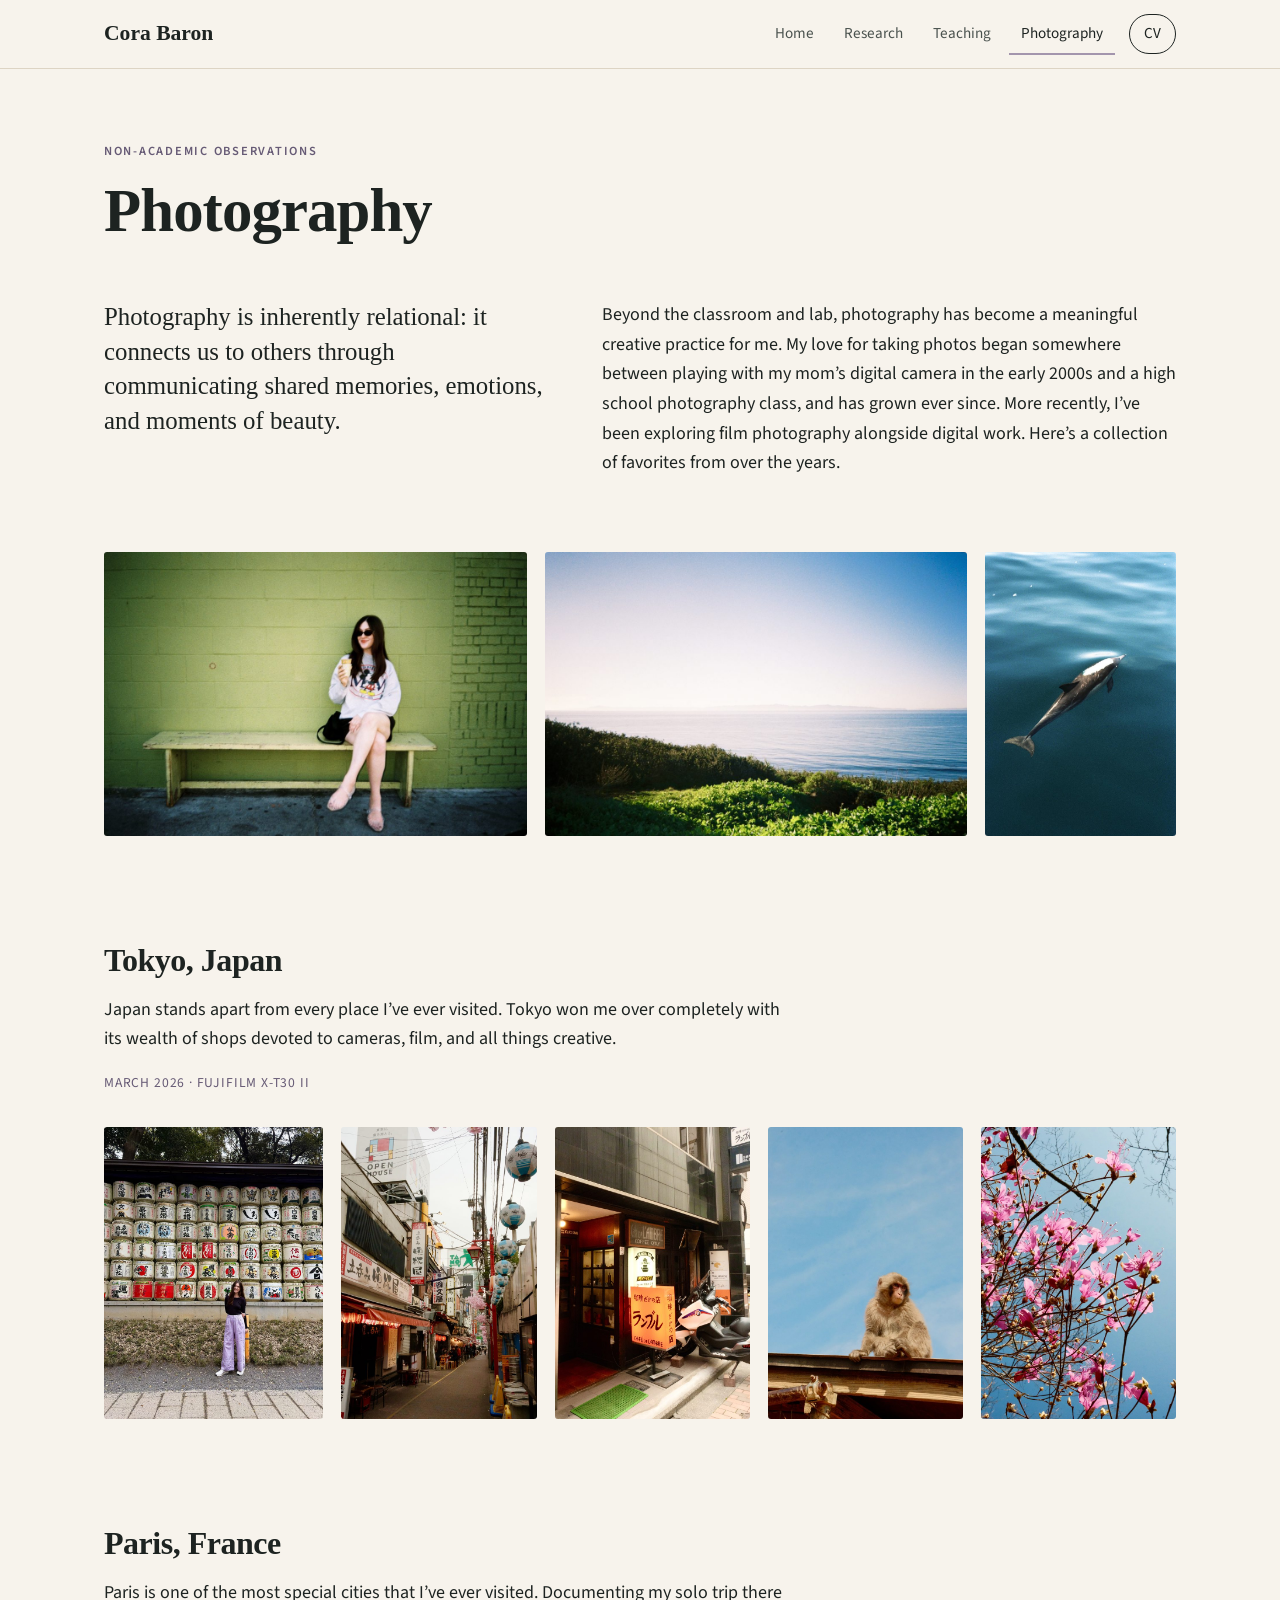
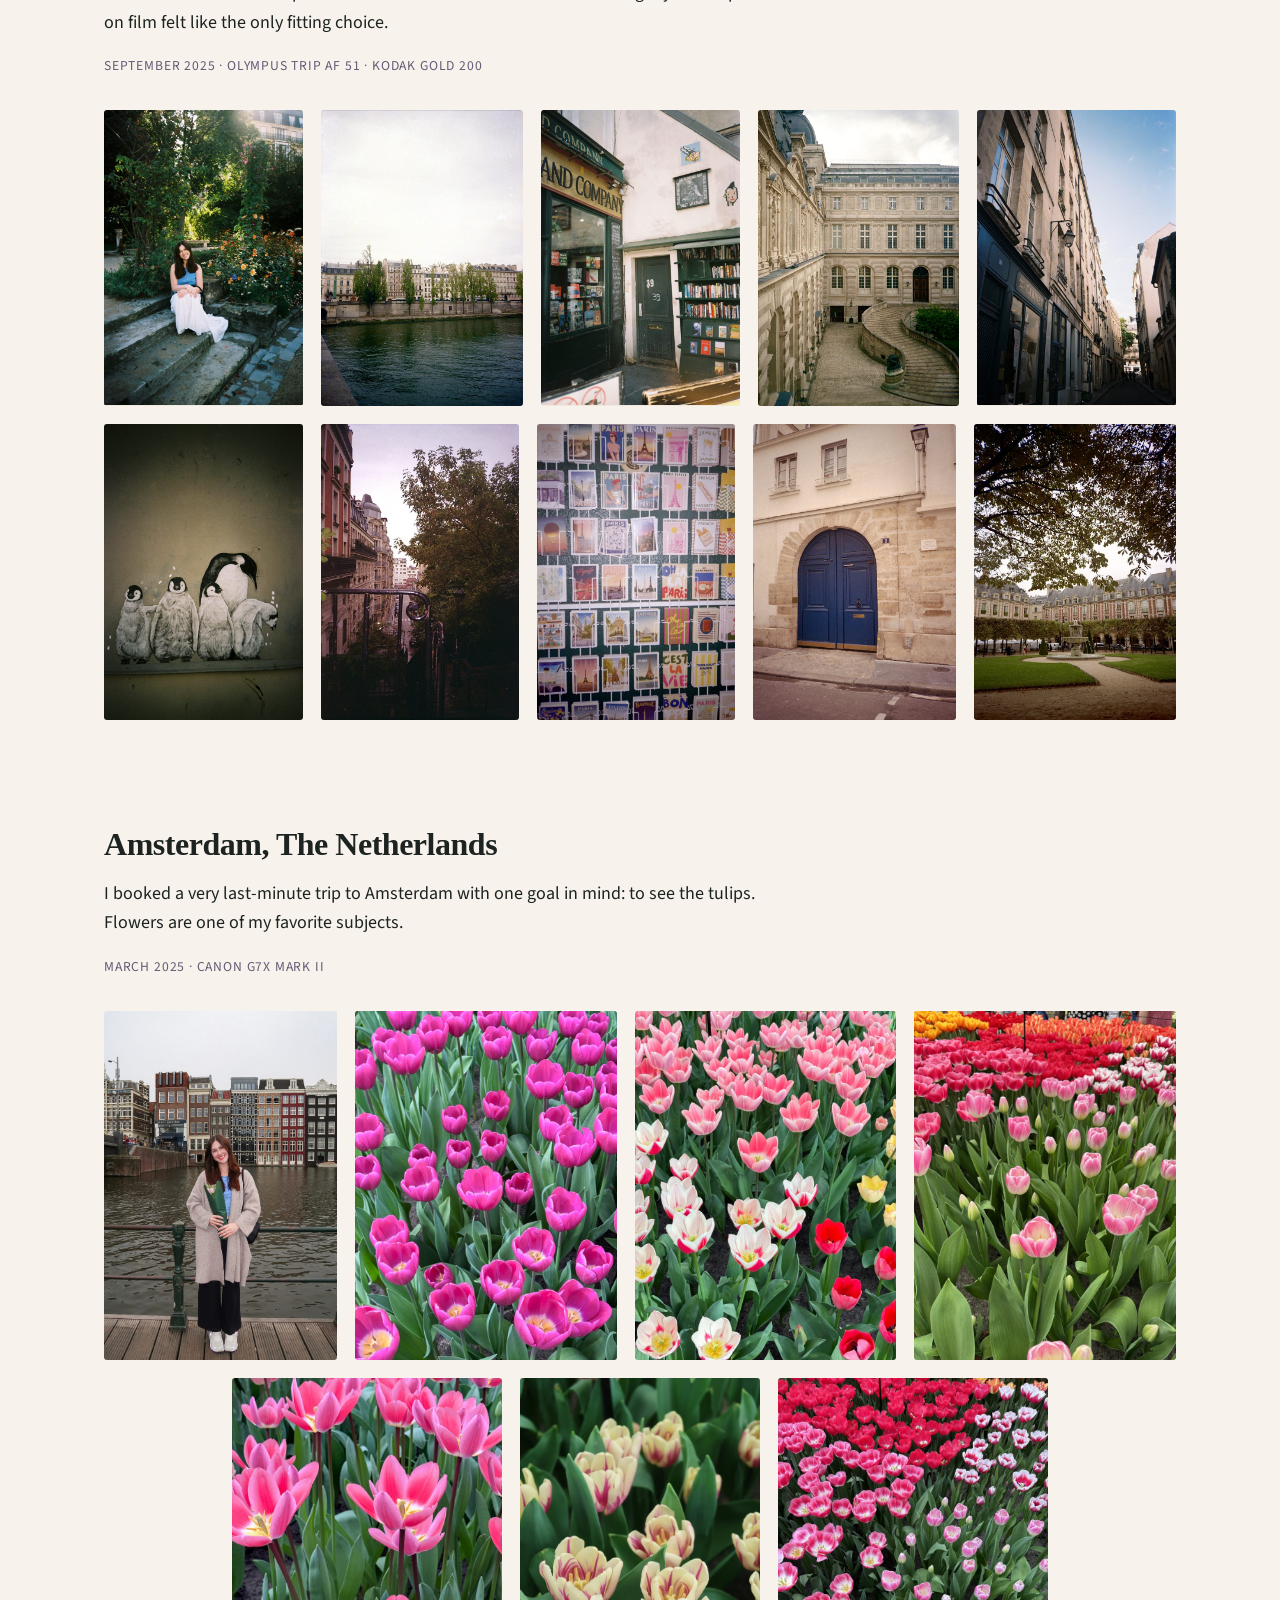
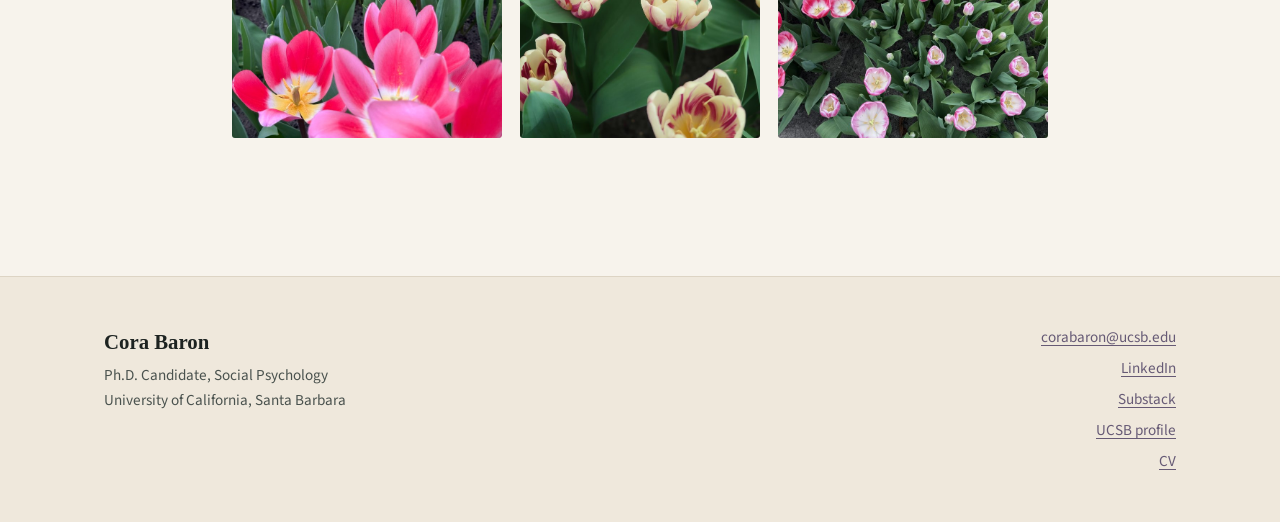
==== commit a53a01af: "Restore even-row photo layout on Photography page Co-Authored-By: Claude Opus 5.5 <noreply@anthropic" ====
--- a/photography/index.html
+++ b/photography/index.html
@@ -34,19 +34,19 @@
     <p>Beyond the classroom and lab, photography has become a meaningful creative practice for me. My love for taking photos began somewhere between playing with my mom’s digital camera in the early 2000s and a high school photography class, and has grown ever since. More recently, I’ve been exploring film photography alongside digital work. Here’s a collection of favorites from over the years.</p>
   </div>
 </section>
-<section class="wrap"><div class="mosaic odd"><button class="ph" style="grid-column:1 / span 10;grid-row:1 / span 7" data-full="../assets/img/photo-intro-1-2000.jpg" aria-label="Open photo 1 from my collection"><img src="../assets/img/photo-intro-1-1000.jpg" alt="Photo from my collection" loading="lazy"></button><button class="ph" style="grid-column:11 / span 4;grid-row:1 / span 7" data-full="../assets/img/photo-intro-3-2000.jpg" aria-label="Open photo 2 from my collection"><img src="../assets/img/photo-intro-3-1000.jpg" alt="Photo from my collection" loading="lazy"></button><button class="ph" style="grid-column:15 / span 10;grid-row:1 / span 7" data-full="../assets/img/photo-intro-2-2000.jpg" aria-label="Open photo 3 from my collection"><img src="../assets/img/photo-intro-2-1000.jpg" alt="Photo from my collection" loading="lazy"></button></div></section>
+<section class="wrap"><div class="photo-grid"><button class="ph" style="--ar:1.4881" data-full="../assets/img/photo-intro-1-2000.jpg" aria-label="Open photo 1 from my collection"><img src="../assets/img/photo-intro-1-1000.jpg" alt="Photo from my collection" loading="lazy"></button><button class="ph" style="--ar:1.4881" data-full="../assets/img/photo-intro-2-2000.jpg" aria-label="Open photo 2 from my collection"><img src="../assets/img/photo-intro-2-1000.jpg" alt="Photo from my collection" loading="lazy"></button><button class="ph" style="--ar:0.672" data-full="../assets/img/photo-intro-3-2000.jpg" aria-label="Open photo 3 from my collection"><img src="../assets/img/photo-intro-3-1000.jpg" alt="Photo from my collection" loading="lazy"></button></div></section>
 
 <section class="trip wrap">
   <header><h2>Tokyo, Japan</h2><p>Japan stands apart from every place I’ve ever visited. Tokyo won me over completely with its wealth of shops devoted to cameras, film, and all things creative.</p><p class="meta">March 2026 · Fujifilm X-T30 II</p></header>
-  <div class="mosaic odd"><button class="ph" style="grid-column:1 / span 10;grid-row:1 / span 14" data-full="../assets/img/tokyo-1-2000.jpg" aria-label="Open photo 1 from Tokyo, Japan"><img src="../assets/img/tokyo-1-1000.jpg" alt="Photo from Tokyo, Japan" loading="lazy"></button><button class="ph" style="grid-column:11 / span 7;grid-row:1 / span 7" data-full="../assets/img/tokyo-2-2000.jpg" aria-label="Open photo 2 from Tokyo, Japan"><img src="../assets/img/tokyo-2-1000.jpg" alt="Photo from Tokyo, Japan" loading="lazy"></button><button class="ph" style="grid-column:18 / span 7;grid-row:1 / span 7" data-full="../assets/img/tokyo-3-2000.jpg" aria-label="Open photo 3 from Tokyo, Japan"><img src="../assets/img/tokyo-3-1000.jpg" alt="Photo from Tokyo, Japan" loading="lazy"></button><button class="ph" style="grid-column:11 / span 7;grid-row:8 / span 7" data-full="../assets/img/tokyo-4-2000.jpg" aria-label="Open photo 4 from Tokyo, Japan"><img src="../assets/img/tokyo-4-1000.jpg" alt="Photo from Tokyo, Japan" loading="lazy"></button><button class="ph" style="grid-column:18 / span 7;grid-row:8 / span 7" data-full="../assets/img/tokyo-5-2000.jpg" aria-label="Open photo 5 from Tokyo, Japan"><img src="../assets/img/tokyo-5-1000.jpg" alt="Photo from Tokyo, Japan" loading="lazy"></button></div>
+  <div class="photo-grid"><button class="ph" style="--ar:0.75" data-full="../assets/img/tokyo-1-2000.jpg" aria-label="Open photo 1 from Tokyo, Japan"><img src="../assets/img/tokyo-1-1000.jpg" alt="Photo from Tokyo, Japan" loading="lazy"></button><button class="ph" style="--ar:0.667" data-full="../assets/img/tokyo-2-2000.jpg" aria-label="Open photo 2 from Tokyo, Japan"><img src="../assets/img/tokyo-2-1000.jpg" alt="Photo from Tokyo, Japan" loading="lazy"></button><button class="ph" style="--ar:0.667" data-full="../assets/img/tokyo-3-2000.jpg" aria-label="Open photo 3 from Tokyo, Japan"><img src="../assets/img/tokyo-3-1000.jpg" alt="Photo from Tokyo, Japan" loading="lazy"></button><button class="ph" style="--ar:0.667" data-full="../assets/img/tokyo-4-2000.jpg" aria-label="Open photo 4 from Tokyo, Japan"><img src="../assets/img/tokyo-4-1000.jpg" alt="Photo from Tokyo, Japan" loading="lazy"></button><button class="ph" style="--ar:0.667" data-full="../assets/img/tokyo-5-2000.jpg" aria-label="Open photo 5 from Tokyo, Japan"><img src="../assets/img/tokyo-5-1000.jpg" alt="Photo from Tokyo, Japan" loading="lazy"></button></div>
 </section>
 <section class="trip wrap">
   <header><h2>Paris, France</h2><p>Paris is one of the most special cities that I’ve ever visited. Documenting my solo trip there on film felt like the only fitting choice.</p><p class="meta">September 2025 · Olympus Trip AF 51 · Kodak Gold 200</p></header>
-  <div class="mosaic"><button class="ph" style="grid-column:1 / span 10;grid-row:1 / span 14" data-full="../assets/img/paris-1-2000.jpg" aria-label="Open photo 1 from Paris, France"><img src="../assets/img/paris-1-1000.jpg" alt="Photo from Paris, France" loading="lazy"></button><button class="ph" style="grid-column:11 / span 7;grid-row:1 / span 7" data-full="../assets/img/paris-2-2000.jpg" aria-label="Open photo 2 from Paris, France"><img src="../assets/img/paris-2-1000.jpg" alt="Photo from Paris, France" loading="lazy"></button><button class="ph" style="grid-column:18 / span 7;grid-row:1 / span 7" data-full="../assets/img/paris-3-2000.jpg" aria-label="Open photo 3 from Paris, France"><img src="../assets/img/paris-3-1000.jpg" alt="Photo from Paris, France" loading="lazy"></button><button class="ph" style="grid-column:11 / span 7;grid-row:8 / span 7" data-full="../assets/img/paris-4-2000.jpg" aria-label="Open photo 4 from Paris, France"><img src="../assets/img/paris-4-1000.jpg" alt="Photo from Paris, France" loading="lazy"></button><button class="ph" style="grid-column:18 / span 7;grid-row:8 / span 7" data-full="../assets/img/paris-5-2000.jpg" aria-label="Open photo 5 from Paris, France"><img src="../assets/img/paris-5-1000.jpg" alt="Photo from Paris, France" loading="lazy"></button><button class="ph" style="grid-column:1 / span 7;grid-row:15 / span 7" data-full="../assets/img/paris-6-2000.jpg" aria-label="Open photo 6 from Paris, France"><img src="../assets/img/paris-6-1000.jpg" alt="Photo from Paris, France" loading="lazy"></button><button class="ph" style="grid-column:8 / span 7;grid-row:15 / span 7" data-full="../assets/img/paris-7-2000.jpg" aria-label="Open photo 7 from Paris, France"><img src="../assets/img/paris-7-1000.jpg" alt="Photo from Paris, France" loading="lazy"></button><button class="ph" style="grid-column:1 / span 7;grid-row:22 / span 7" data-full="../assets/img/paris-8-2000.jpg" aria-label="Open photo 8 from Paris, France"><img src="../assets/img/paris-8-1000.jpg" alt="Photo from Paris, France" loading="lazy"></button><button class="ph" style="grid-column:8 / span 7;grid-row:22 / span 7" data-full="../assets/img/paris-9-2000.jpg" aria-label="Open photo 9 from Paris, France"><img src="../assets/img/paris-9-1000.jpg" alt="Photo from Paris, France" loading="lazy"></button><button class="ph" style="grid-column:15 / span 10;grid-row:15 / span 14" data-full="../assets/img/paris-10-2000.jpg" aria-label="Open photo 10 from Paris, France"><img src="../assets/img/paris-10-1000.jpg" alt="Photo from Paris, France" loading="lazy"></button></div>
+  <div class="photo-grid"><button class="ph" style="--ar:0.672" data-full="../assets/img/paris-1-2000.jpg" aria-label="Open photo 1 from Paris, France"><img src="../assets/img/paris-1-1000.jpg" alt="Photo from Paris, France" loading="lazy"></button><button class="ph" style="--ar:0.683" data-full="../assets/img/paris-2-2000.jpg" aria-label="Open photo 2 from Paris, France"><img src="../assets/img/paris-2-1000.jpg" alt="Photo from Paris, France" loading="lazy"></button><button class="ph" style="--ar:0.672" data-full="../assets/img/paris-3-2000.jpg" aria-label="Open photo 3 from Paris, France"><img src="../assets/img/paris-3-1000.jpg" alt="Photo from Paris, France" loading="lazy"></button><button class="ph" style="--ar:0.682" data-full="../assets/img/paris-4-2000.jpg" aria-label="Open photo 4 from Paris, France"><img src="../assets/img/paris-4-1000.jpg" alt="Photo from Paris, France" loading="lazy"></button><button class="ph" style="--ar:0.672" data-full="../assets/img/paris-5-2000.jpg" aria-label="Open photo 5 from Paris, France"><img src="../assets/img/paris-5-1000.jpg" alt="Photo from Paris, France" loading="lazy"></button><button class="ph" style="--ar:0.672" data-full="../assets/img/paris-6-2000.jpg" aria-label="Open photo 6 from Paris, France"><img src="../assets/img/paris-6-1000.jpg" alt="Photo from Paris, France" loading="lazy"></button><button class="ph" style="--ar:0.667" data-full="../assets/img/paris-7-2000.jpg" aria-label="Open photo 7 from Paris, France"><img src="../assets/img/paris-7-1000.jpg" alt="Photo from Paris, France" loading="lazy"></button><button class="ph" style="--ar:0.668" data-full="../assets/img/paris-8-2000.jpg" aria-label="Open photo 8 from Paris, France"><img src="../assets/img/paris-8-1000.jpg" alt="Photo from Paris, France" loading="lazy"></button><button class="ph" style="--ar:0.683" data-full="../assets/img/paris-9-2000.jpg" aria-label="Open photo 9 from Paris, France"><img src="../assets/img/paris-9-1000.jpg" alt="Photo from Paris, France" loading="lazy"></button><button class="ph" style="--ar:0.683" data-full="../assets/img/paris-10-2000.jpg" aria-label="Open photo 10 from Paris, France"><img src="../assets/img/paris-10-1000.jpg" alt="Photo from Paris, France" loading="lazy"></button></div>
 </section>
 <section class="trip wrap">
   <header><h2>Amsterdam, The Netherlands</h2><p>I booked a very last-minute trip to Amsterdam with one goal in mind: to see the tulips. Flowers are one of my favorite subjects.</p><p class="meta">March 2025 · Canon G7X Mark II</p></header>
-  <div class="mosaic odd"><button class="ph" style="grid-column:1 / span 8;grid-row:1 / span 11" data-full="../assets/img/amsterdam-1-2000.jpg" aria-label="Open photo 1 from Amsterdam, The Netherlands"><img src="../assets/img/amsterdam-1-1000.jpg" alt="Photo from Amsterdam, The Netherlands" loading="lazy"></button><button class="ph" style="grid-column:9 / span 8;grid-row:1 / span 11" data-full="../assets/img/amsterdam-6-2000.jpg" aria-label="Open photo 2 from Amsterdam, The Netherlands"><img src="../assets/img/amsterdam-6-1000.jpg" alt="Photo from Amsterdam, The Netherlands" loading="lazy"></button><button class="ph" style="grid-column:17 / span 8;grid-row:1 / span 11" data-full="../assets/img/amsterdam-5-2000.jpg" aria-label="Open photo 3 from Amsterdam, The Netherlands"><img src="../assets/img/amsterdam-5-1000.jpg" alt="Photo from Amsterdam, The Netherlands" loading="lazy"></button><button class="ph" style="grid-column:1 / span 6;grid-row:12 / span 8" data-full="../assets/img/amsterdam-2-2000.jpg" aria-label="Open photo 4 from Amsterdam, The Netherlands"><img src="../assets/img/amsterdam-2-1000.jpg" alt="Photo from Amsterdam, The Netherlands" loading="lazy"></button><button class="ph" style="grid-column:7 / span 6;grid-row:12 / span 8" data-full="../assets/img/amsterdam-3-2000.jpg" aria-label="Open photo 5 from Amsterdam, The Netherlands"><img src="../assets/img/amsterdam-3-1000.jpg" alt="Photo from Amsterdam, The Netherlands" loading="lazy"></button><button class="ph" style="grid-column:13 / span 6;grid-row:12 / span 8" data-full="../assets/img/amsterdam-4-2000.jpg" aria-label="Open photo 6 from Amsterdam, The Netherlands"><img src="../assets/img/amsterdam-4-1000.jpg" alt="Photo from Amsterdam, The Netherlands" loading="lazy"></button><button class="ph" style="grid-column:19 / span 6;grid-row:12 / span 8" data-full="../assets/img/amsterdam-7-2000.jpg" aria-label="Open photo 7 from Amsterdam, The Netherlands"><img src="../assets/img/amsterdam-7-1000.jpg" alt="Photo from Amsterdam, The Netherlands" loading="lazy"></button></div>
+  <div class="photo-grid"><button class="ph" style="--ar:0.667" data-full="../assets/img/amsterdam-1-2000.jpg" aria-label="Open photo 1 from Amsterdam, The Netherlands"><img src="../assets/img/amsterdam-1-1000.jpg" alt="Photo from Amsterdam, The Netherlands" loading="lazy"></button><button class="ph" style="--ar:0.75" data-full="../assets/img/amsterdam-2-2000.jpg" aria-label="Open photo 2 from Amsterdam, The Netherlands"><img src="../assets/img/amsterdam-2-1000.jpg" alt="Photo from Amsterdam, The Netherlands" loading="lazy"></button><button class="ph" style="--ar:0.75" data-full="../assets/img/amsterdam-3-2000.jpg" aria-label="Open photo 3 from Amsterdam, The Netherlands"><img src="../assets/img/amsterdam-3-1000.jpg" alt="Photo from Amsterdam, The Netherlands" loading="lazy"></button><button class="ph" style="--ar:0.75" data-full="../assets/img/amsterdam-4-2000.jpg" aria-label="Open photo 4 from Amsterdam, The Netherlands"><img src="../assets/img/amsterdam-4-1000.jpg" alt="Photo from Amsterdam, The Netherlands" loading="lazy"></button><button class="ph" style="--ar:0.75" data-full="../assets/img/amsterdam-5-2000.jpg" aria-label="Open photo 5 from Amsterdam, The Netherlands"><img src="../assets/img/amsterdam-5-1000.jpg" alt="Photo from Amsterdam, The Netherlands" loading="lazy"></button><button class="ph" style="--ar:0.667" data-full="../assets/img/amsterdam-6-2000.jpg" aria-label="Open photo 6 from Amsterdam, The Netherlands"><img src="../assets/img/amsterdam-6-1000.jpg" alt="Photo from Amsterdam, The Netherlands" loading="lazy"></button><button class="ph" style="--ar:0.75" data-full="../assets/img/amsterdam-7-2000.jpg" aria-label="Open photo 7 from Amsterdam, The Netherlands"><img src="../assets/img/amsterdam-7-1000.jpg" alt="Photo from Amsterdam, The Netherlands" loading="lazy"></button></div>
 </section>
 <dialog class="lightbox" aria-label="Photo viewer">
   <button class="lb-close" aria-label="Close">×</button>
@@ -75,9 +75,21 @@
 (function(){var b=document.querySelector('.menu-btn'),n=document.getElementById('nav');
 b.addEventListener('click',function(){var o=n.classList.toggle('open');b.setAttribute('aria-expanded',o);});
 document.addEventListener('error',function(e){if(e.target.tagName==='IMG')e.target.classList.add('missing');},true);
-if('IntersectionObserver' in window&&!matchMedia('(prefers-reduced-motion: reduce)').matches){var els=document.querySelectorAll('main .prose-block, main figure, .project, .refs, .trip header, .mosaic .ph, blockquote, .courses>div, .callout, .resource-list li, .intro-split');var io=new IntersectionObserver(function(es){es.forEach(function(x){if(x.isIntersecting){x.target.classList.add('in');io.unobserve(x.target);}});},{rootMargin:'0px 0px -8% 0px'});els.forEach(function(el,i){el.classList.add('reveal');if(el.classList.contains('ph'))el.style.transitionDelay=(i%5)*70+'ms';io.observe(el);});}})();
+if('IntersectionObserver' in window&&!matchMedia('(prefers-reduced-motion: reduce)').matches){var els=document.querySelectorAll('main .prose-block, main figure, .project, .refs, .trip header, .photo-grid, blockquote, .courses>div, .callout, .resource-list li, .intro-split');var io=new IntersectionObserver(function(es){es.forEach(function(x){if(x.isIntersecting){x.target.classList.add('in');io.unobserve(x.target);}});},{rootMargin:'0px 0px -8% 0px'});els.forEach(function(el,i){el.classList.add('reveal');if(el.classList.contains('ph'))el.style.transitionDelay=(i%5)*70+'ms';io.observe(el);});}})();
 </script>
-<script>
+<script>(function(){
+function part(a,k){var n=a.length;if(k>=n)return a.map(function(_,i){return[i]});var tot=a.reduce(function(x,y){return x+y},0),t=tot/k,dp=[],bk=[];
+for(var i=0;i<=n;i++){dp.push([]);bk.push([]);for(var j=0;j<=k;j++){dp[i].push(Infinity);bk[i].push(0)}}dp[0][0]=0;
+for(i=1;i<=n;i++)for(j=1;j<=Math.min(k,i);j++){var s=0;for(var p=i;p>=j;p--){s+=a[p-1];var c=dp[p-1][j-1]+(s-t)*(s-t);if(c<dp[i][j]){dp[i][j]=c;bk[i][j]=p-1}}}
+var rows=[],e=n;for(j=k;j>0;j--){var st=bk[e][j];var r=[];for(p=st;p<e;p++)r.push(p);rows.unshift(r);e=st}return rows}
+function lay(g){var items=[].slice.call(g.querySelectorAll('.ph'));var cs=getComputedStyle(g);var h=parseFloat(cs.getPropertyValue('--h'))||300,gap=parseFloat(cs.getPropertyValue('--g'))||16,W=g.clientWidth;if(!W)return;
+var ar=items.map(function(b){return parseFloat(b.style.getPropertyValue('--ar'))||1});var tot=ar.reduce(function(x,y){return x+y},0);
+var k=Math.max(1,Math.round(tot*h/W+0.3));var rows=part(ar,k);g.innerHTML='';g.classList.add('js');
+rows.forEach(function(r){var d=document.createElement('div');d.className='ph-row';var sa=0;r.forEach(function(i){d.appendChild(items[i]);sa+=ar[i]});
+var rh=(W-gap*(r.length-1))/sa;if(rh>h*1.2)d.style.maxWidth=(sa*h*1.2+gap*(r.length-1))+'px';g.appendChild(d)})}
+var grids=[].slice.call(document.querySelectorAll('.photo-grid'));function all(){grids.forEach(lay)}all();
+var t;window.addEventListener('resize',function(){clearTimeout(t);t=setTimeout(all,150)})})();
+
 (function(){var d=document.querySelector('.lightbox'),im=d.querySelector('img'),list=[].slice.call(document.querySelectorAll('.ph')),i=0;
 function show(n){i=(n+list.length)%list.length;im.src=list[i].dataset.full;im.alt=list[i].querySelector('img').alt;}
 list.forEach(function(b,n){b.addEventListener('click',function(){show(n);d.showModal();});});
--- a/assets/style.css
+++ b/assets/style.css
@@ -121,10 +121,14 @@
 /* photography */
 .trip header{max-width:680px;margin-bottom:28px}
 .meta{font-size:.85rem;letter-spacing:.06em;text-transform:uppercase;color:var(--accent-2)}
-.mosaic{container-type:inline-size;--g:14px;display:grid;grid-template-columns:repeat(24,1fr);grid-auto-rows:calc((100cqw - 23 * var(--g)) / 24);gap:var(--g)}
-.ph{display:block;padding:0;border:0;background:var(--paper-2);cursor:zoom-in;border-radius:3px;overflow:hidden;min-width:0}
-.ph img{width:100%;height:100%;object-fit:cover;transition:transform .6s ease}
-.ph:hover img{transform:scale(1.02)}
+.photo-grid{--h:300px;--g:18px;display:flex;flex-wrap:wrap;gap:var(--g)}
+.photo-grid.js{display:block}
+.ph-row{display:flex;gap:var(--g);margin:0 auto var(--g)}
+.ph-row .ph{flex:var(--ar) 1 0;min-width:0}
+.photo-grid::after{content:"";flex-grow:999999}
+.ph{flex:calc(var(--ar) * 100) 1 calc(var(--ar) * var(--h));display:block;padding:0;border:0;background:var(--paper-2);cursor:zoom-in;border-radius:3px;overflow:hidden}
+.ph img{width:100%;height:auto;aspect-ratio:var(--ar);object-fit:cover;transition:transform .5s ease}
+.ph:hover img{transform:scale(1.015)}
 .trip{padding-top:88px}
 .trip header{margin-bottom:32px}
 main>section.trip:last-of-type{padding-bottom:96px}
@@ -158,9 +162,7 @@
   .project img{aspect-ratio:16/10}
   .gallery-3{grid-template-columns:1fr}
   .qpanel{columns:1}
-  .mosaic{display:grid;grid-template-columns:1fr 1fr;grid-auto-rows:auto;gap:10px}
-  .mosaic .ph{grid-column:auto!important;grid-row:auto!important;aspect-ratio:4/5}
-  .mosaic.odd .ph:first-child{grid-column:1 / -1!important;aspect-ratio:4/3}
+  .photo-grid{--h:170px;--g:10px}
   .trip{padding-top:56px}
   .page-head{padding-top:44px}
   .footer-links{text-align:left}
